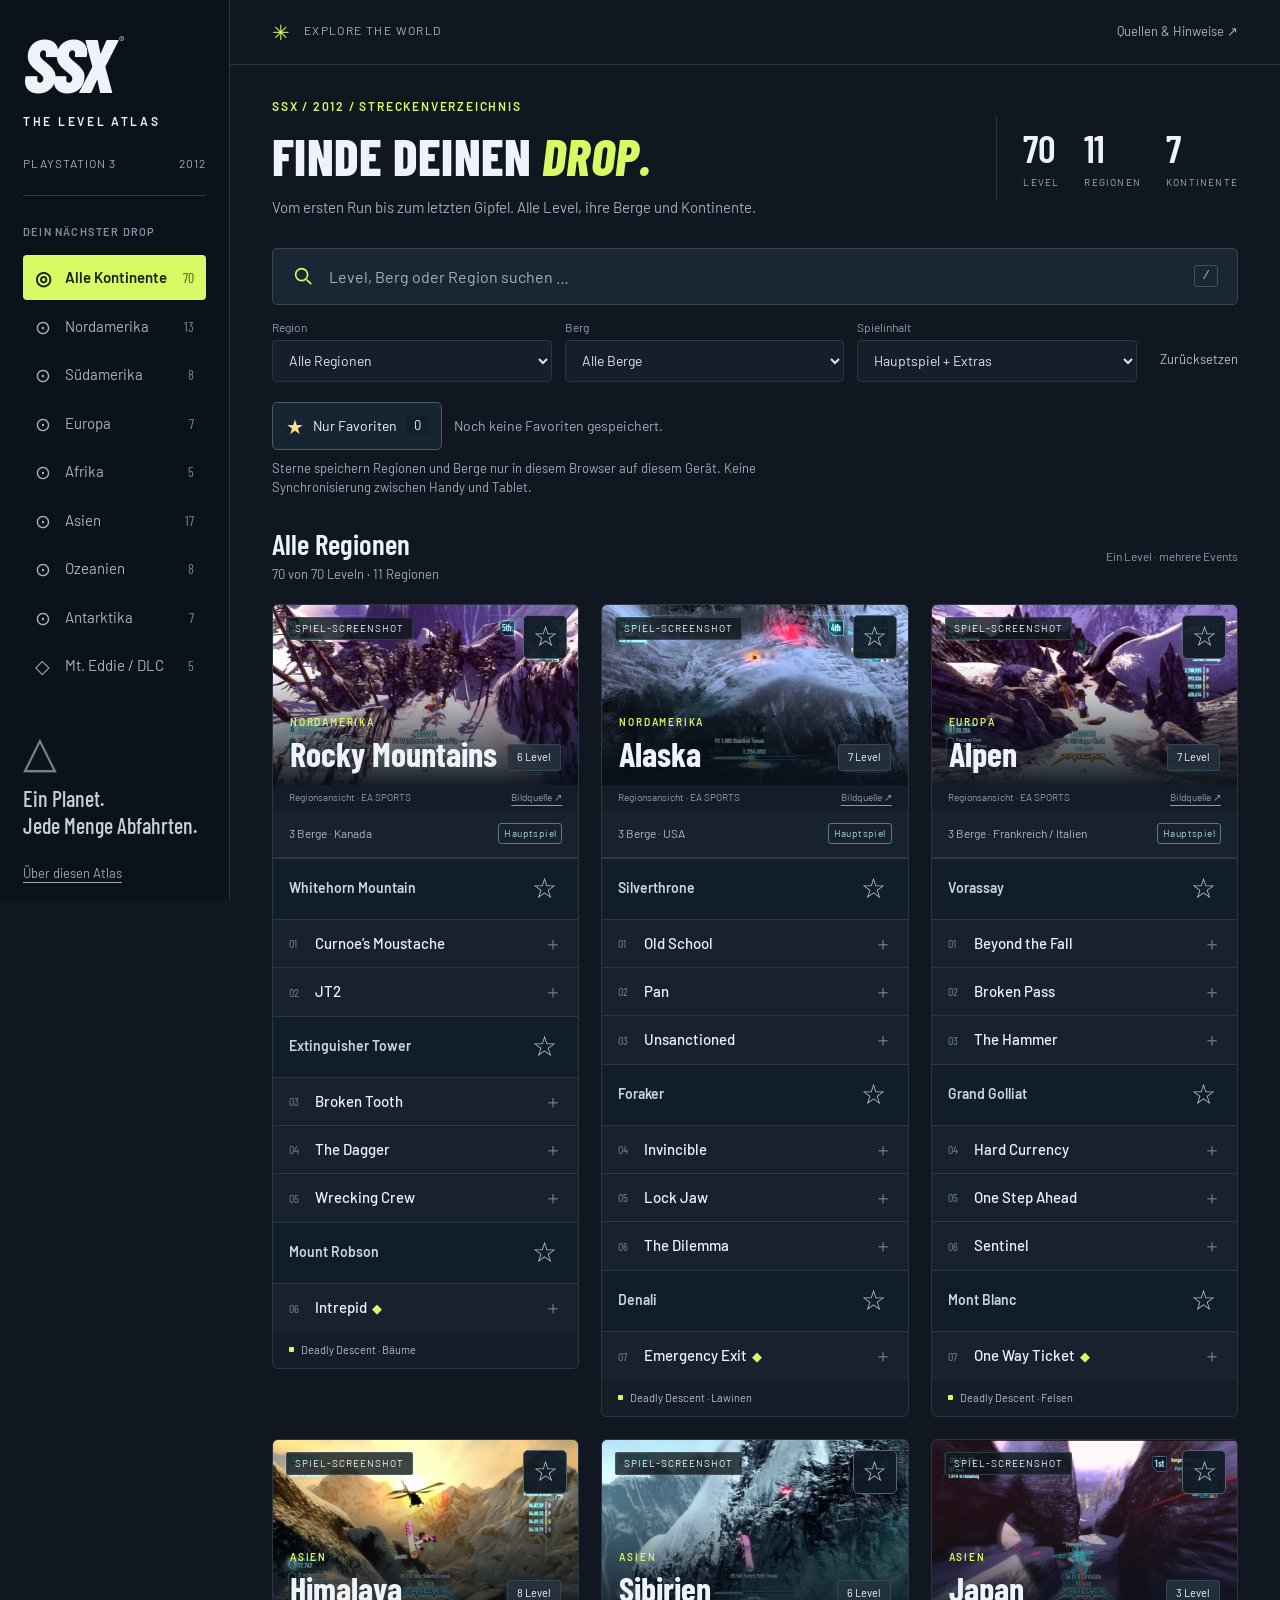
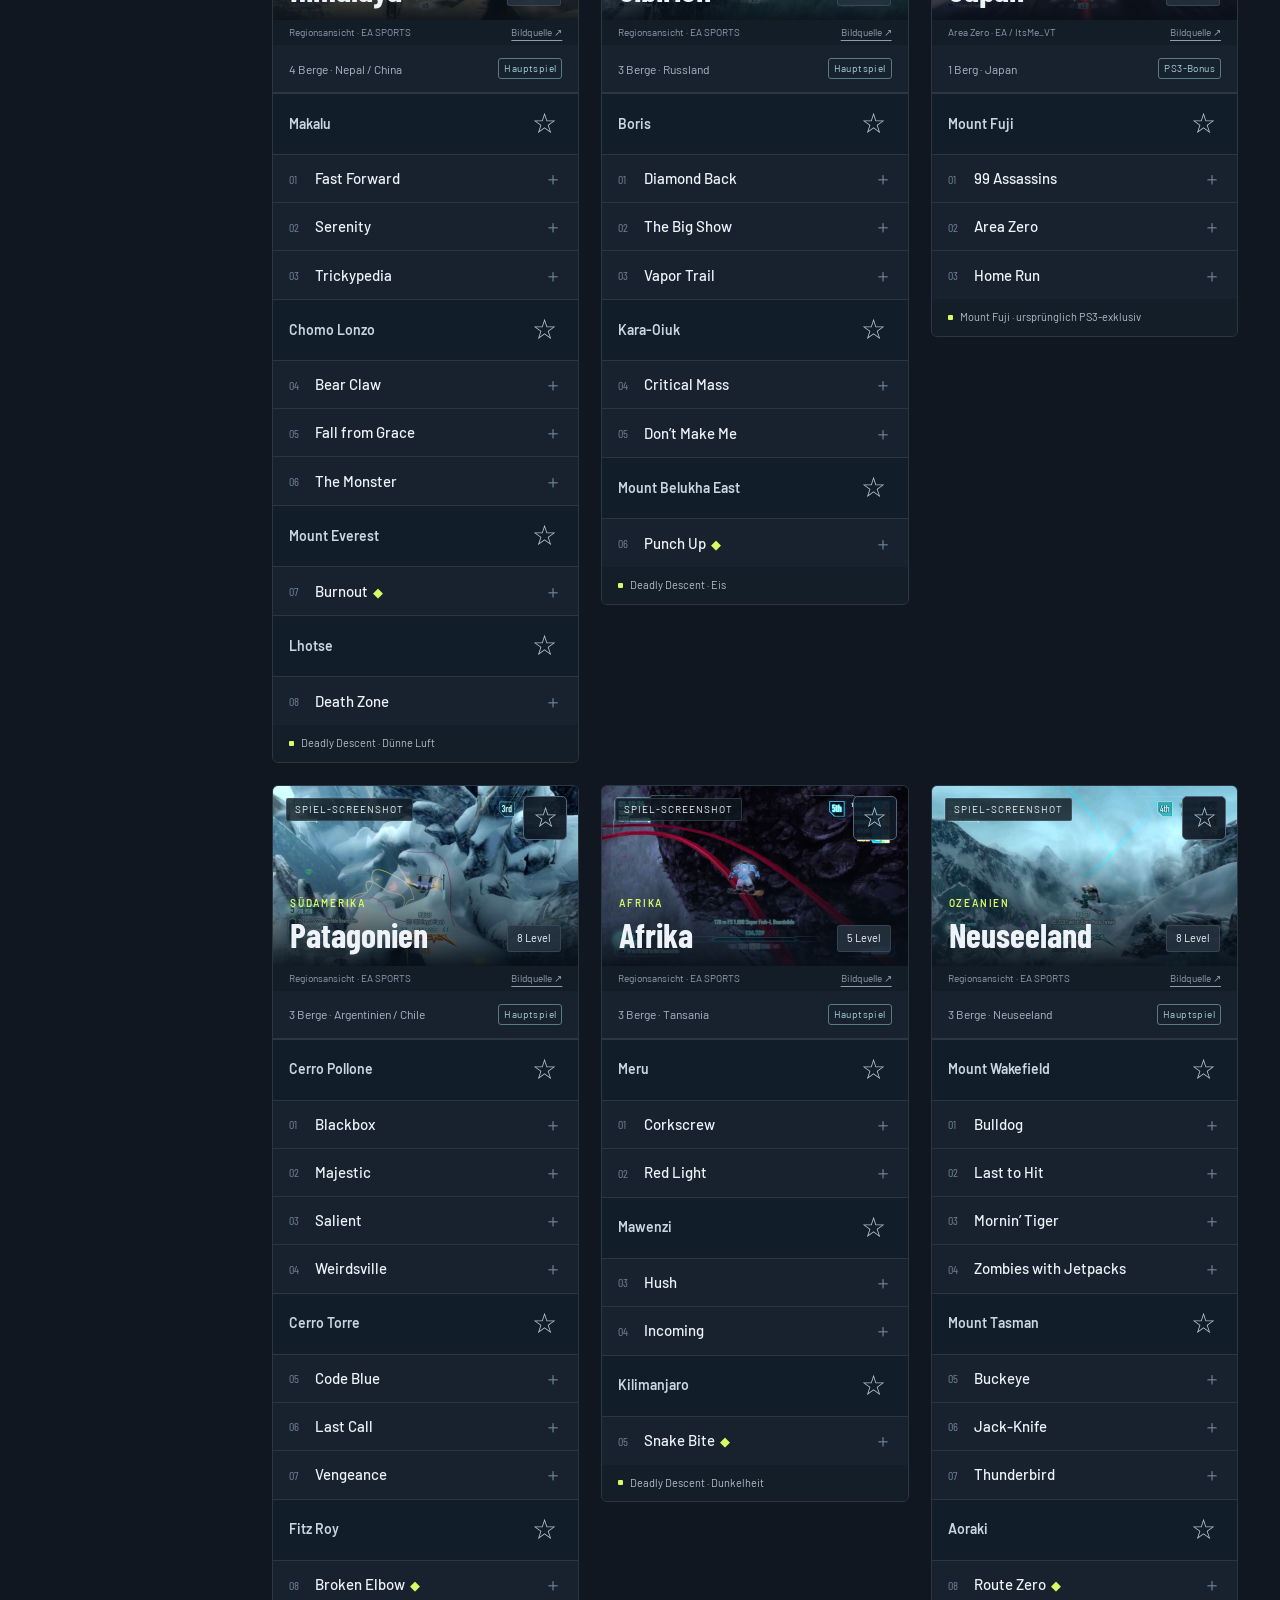
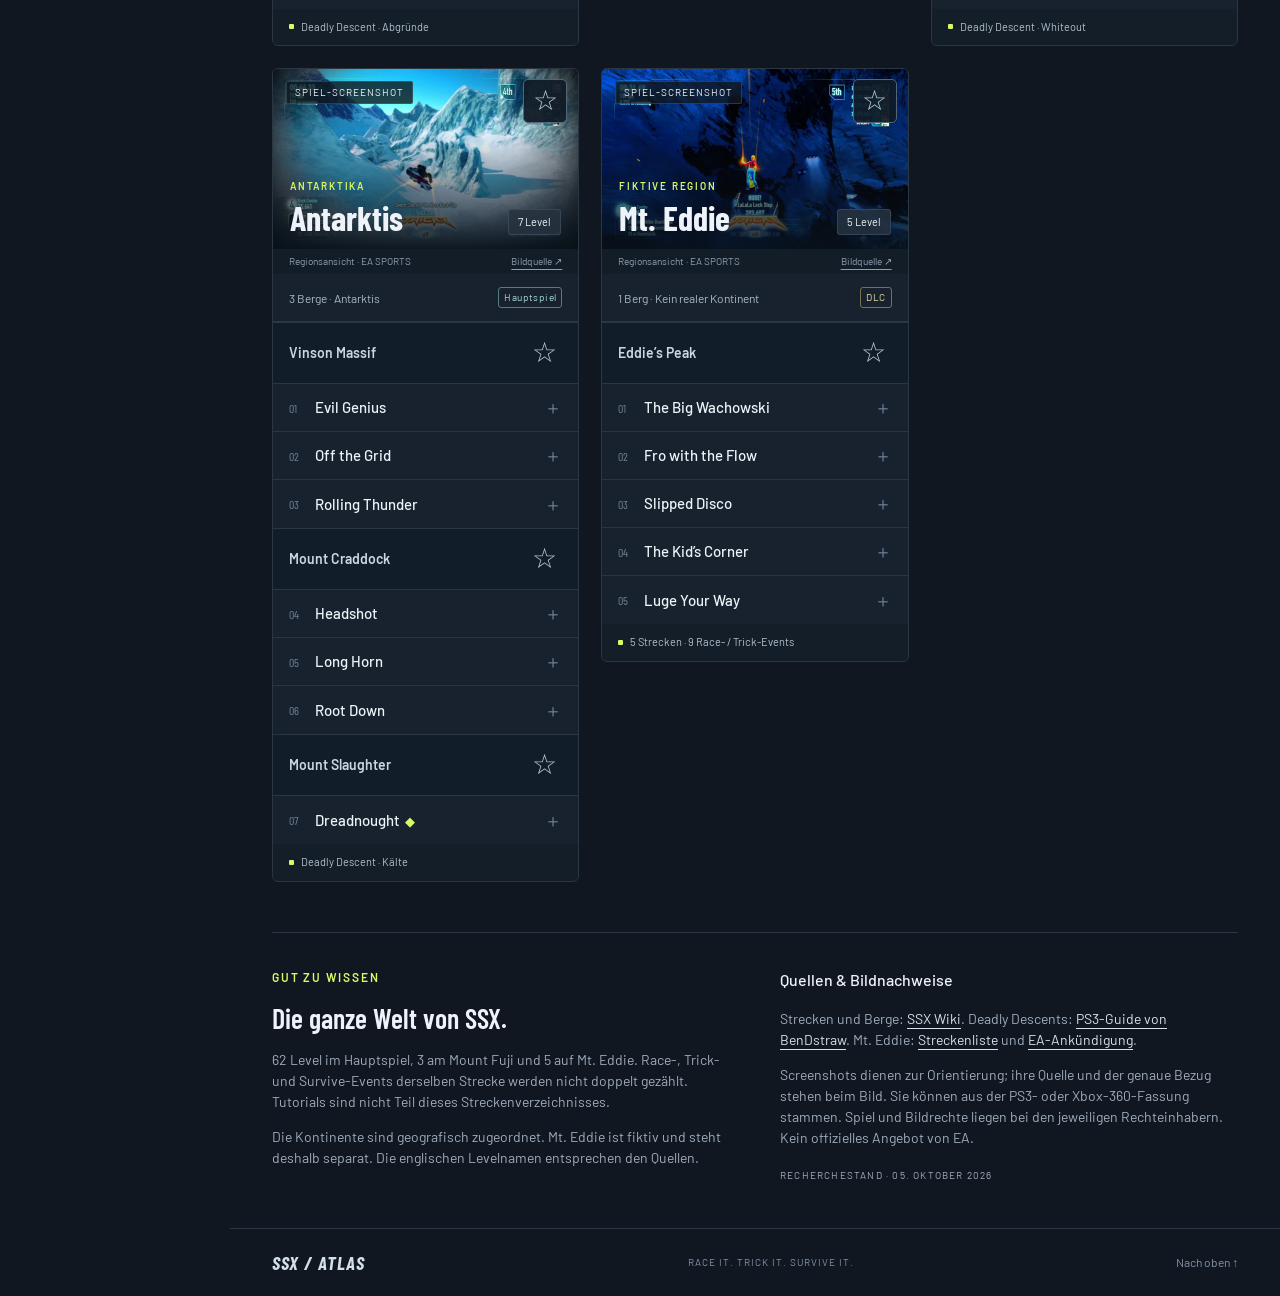
==== index.html @ 8477bb28 "Add files via upload" ====
<!doctype html>
<html lang="de">
<head>
  <meta charset="utf-8"><meta name="viewport" content="width=device-width,initial-scale=1">
  <title>SSX Atlas · Alle Level auf einen Blick</title>
  <meta name="description" content="Dein Level-Atlas für SSX (2012) auf PS3: alle 70 benannten Abfahrten, sortiert nach Kontinent, Region und Berg. Mit Suche und Screenshots.">
  <link rel="icon" type="image/svg+xml" href="data:image/svg+xml,%3Csvg xmlns='http://www.w3.org/2000/svg' viewBox='0 0 32 32'%3E%3Crect width='32' height='32' rx='6' fill='%230c131b'/%3E%3Cpath d='M4 25 15 6l5 9 3-5 6 15H4Z' fill='%23d6fc53'/%3E%3C/svg%3E">
  <link rel="stylesheet" href="styles.css"><script defer src="data.js"></script><script defer src="images.js"></script><script defer src="app.js"></script>
</head>
<body>
  <a class="skip" href="#results">Zu den Leveln</a>
  <aside class="sidebar">
    <a class="brand" href="./" aria-label="SSX Atlas Startseite"><span class="brand-logo">SSX<span>®</span></span><span class="brand-sub">THE LEVEL ATLAS</span></a>
    <div class="edition"><span>PLAYSTATION 3</span><span>2012</span></div>
    <nav aria-label="Kontinente"><p class="overline">DEIN NÄCHSTER DROP</p><div id="continents"></div></nav>
    <div class="sidebar-bottom"><span class="small-mountain" aria-hidden="true">△</span><p>Ein Planet.<br>Jede Menge Abfahrten.</p><a href="#about">Über diesen Atlas</a><span class="fan-label">INOFFIZIELLER FAN-GUIDE</span></div>
  </aside>
  <div class="workspace">
    <header class="topbar"><span><span class="tiny-cross">✳</span> EXPLORE THE WORLD</span><a href="#about">Quellen & Hinweise <span aria-hidden="true">↗</span></a></header>
    <main>
      <section class="intro" aria-labelledby="title"><div><p class="overline lime">SSX / 2012 / STRECKENVERZEICHNIS</p><h1 id="title">FINDE DEINEN <em>DROP.</em></h1><p class="intro-copy">Vom ersten Run bis zum letzten Gipfel. Alle Level, ihre Berge und Kontinente.</p></div><div class="stats"><div><strong id="total-levels">70</strong><span>LEVEL</span></div><div><strong>11</strong><span>REGIONEN</span></div><div><strong>7</strong><span>KONTINENTE</span></div></div></section>
      <section class="controls" aria-label="Level suchen und filtern">
        <div class="search-wrap"><svg aria-hidden="true" viewBox="0 0 24 24"><circle cx="10.5" cy="10.5" r="6.5"/><path d="m16 16 5 5"/></svg><label class="sr-only" for="search">Level, Berg oder Region suchen</label><input id="search" type="search" placeholder="Level, Berg oder Region suchen …" autocomplete="off"><kbd aria-hidden="true">/</kbd></div>
        <div class="filter-row"><div class="filter-field"><label for="region">Region</label><select id="region"><option value="all">Alle Regionen</option></select></div><div class="filter-field"><label for="mountain">Berg</label><select id="mountain"><option value="all">Alle Berge</option></select></div><div class="filter-field"><label for="content">Spielinhalt</label><select id="content"><option value="all">Hauptspiel + Extras</option><option value="base">Nur Hauptspiel</option><option value="bonus">PS3-Bonus: Japan</option><option value="dlc">Mt. Eddie DLC</option></select></div><button id="reset" class="reset" type="button">Zurücksetzen</button></div>
        <div class="favorites-bar"><button id="favorites-filter" class="favorites-filter" type="button" aria-pressed="false"><span aria-hidden="true">★</span> Nur Favoriten <span id="favorites-count">0</span></button><p id="favorites-summary">Noch keine Favoriten gespeichert.</p></div>
        <p class="favorites-hint">Sterne speichern Regionen und Berge nur in diesem Browser auf diesem Gerät. Keine Synchronisierung zwischen Handy und Tablet.</p>
        <p id="favorites-status" class="favorites-status" role="status" aria-live="polite"></p>
      </section>
      <section id="results" aria-labelledby="results-title" tabindex="-1"><div class="results-heading"><div><h2 id="results-title">Alle Regionen</h2><p id="result-count" role="status" aria-live="polite"></p></div><span class="count-note">Ein Level · mehrere Events</span></div><div id="cards" class="cards"></div><div id="empty" class="empty" hidden><span aria-hidden="true">☆</span><h3 id="empty-title">Kein Drop gefunden.</h3><p id="empty-description">Versuche einen anderen Namen oder setze die Filter zurück.</p><button id="empty-reset" class="primary" type="button">Alle Level anzeigen</button></div></section>
      <section id="about" class="about"><div><p class="overline lime">GUT ZU WISSEN</p><h2>Die ganze Welt von SSX.</h2><p>62 Level im Hauptspiel, 3 am Mount Fuji und 5 auf Mt. Eddie. Race-, Trick- und Survive-Events derselben Strecke werden nicht doppelt gezählt. Tutorials sind nicht Teil dieses Streckenverzeichnisses.</p><p>Die Kontinente sind geografisch zugeordnet. Mt. Eddie ist fiktiv und steht deshalb separat. Die englischen Levelnamen entsprechen den Quellen.</p></div><div><h3>Quellen & Bildnachweise</h3><p>Strecken und Berge: <a href="https://ssx.fandom.com/wiki/SSX_%282012%29%27s_Tracks" target="_blank" rel="noopener noreferrer">SSX Wiki</a>. Deadly Descents: <a href="https://gamefaqs.gamespot.com/ps3/615810-ssx/faqs/63954" target="_blank" rel="noopener noreferrer">PS3-Guide von BenDstraw</a>. Mt. Eddie: <a href="https://gamefaqs.gamespot.com/boards/615811-ssx/62686310" target="_blank" rel="noopener noreferrer">Streckenliste</a> und <a href="https://www.ea.com/de-de/news/ssx-classic-dlc-jetzt-erhaeltlich" target="_blank" rel="noopener noreferrer">EA-Ankündigung</a>.</p><p>Screenshots dienen zur Orientierung; ihre Quelle und der genaue Bezug stehen beim Bild. Sie können aus der PS3- oder Xbox-360-Fassung stammen. Spiel und Bildrechte liegen bei den jeweiligen Rechteinhabern. Kein offizielles Angebot von EA.</p><p class="updated">RECHERCHESTAND · 05. OKTOBER 2026</p></div></section>
    </main><footer><span class="footer-logo">SSX / ATLAS</span><span>RACE IT. TRICK IT. SURVIVE IT.</span><a href="#title">Nach oben ↑</a></footer>
  </div>
  <dialog id="detail" aria-labelledby="detail-title"><button id="close-detail" class="close" type="button" aria-label="Details schließen">×</button><div id="detail-body"></div></dialog>
  <noscript><p class="noscript">Bitte JavaScript aktivieren, um die Levelübersicht und Suche zu nutzen.</p></noscript>
</body>
</html>
---- styles.css ----
@import url('https://fonts.googleapis.com/css2?family=Barlow+Condensed:ital,wght@0,500;0,600;0,700;0,800;1,700;1,800&family=Barlow:wght@400;500;600;700&display=swap');
:root{color-scheme:dark;--bg:#101720;--panel:#18222e;--line:#2b3643;--muted:#9eacbc;--text:#edf3f8;--lime:#d7fa65;--cyan:#87cfdf;--heading:'Barlow Condensed','Arial Narrow',sans-serif;--body:'Barlow',Arial,sans-serif}*{box-sizing:border-box}html{scroll-behavior:smooth;scroll-padding-top:24px}body{margin:0;background:var(--bg);color:var(--text);font:16px/1.5 var(--body)}button,input,select{font:inherit}button,a,input,select{-webkit-tap-highlight-color:transparent}button,select{cursor:pointer}a{color:inherit;text-underline-offset:4px}button{color:inherit}button:focus-visible,a:focus-visible,select:focus-visible,input:focus-visible{outline:2px solid var(--lime);outline-offset:4px}button{touch-action:manipulation}.sr-only{position:absolute;width:1px;height:1px;overflow:hidden;clip:rect(0,0,0,0)}.skip{position:fixed;left:16px;top:-100px;background:var(--lime);color:#111;padding:12px;z-index:20}.skip:focus{top:16px}.sidebar{width:230px;position:fixed;inset:0 auto 0 0;background:#0c121a;border-right:1px solid var(--line);padding:33px 23px 24px;display:flex;flex-direction:column;overflow:auto}.brand{text-decoration:none;display:flex;flex-direction:column;align-items:flex-start}.brand-logo{font:italic 800 76px/.8 var(--heading);letter-spacing:-5px}.brand-logo>span{display:inline-block;font:12px var(--body);vertical-align:top;margin:0 0 0 9px;letter-spacing:0}.brand-sub{font-size:12px;letter-spacing:2.7px;font-weight:600;margin-top:18px}.edition{display:flex;justify-content:space-between;font-size:12px;color:var(--muted);padding:24px 0 23px;border-bottom:1px solid var(--line);letter-spacing:1px}.sidebar nav{margin-top:28px}.overline{font-size:12px;font-weight:600;letter-spacing:1.8px;margin:0 0 15px}.sidebar .overline{font-size:11px;color:#8191a4;letter-spacing:1.2px}.continent-button{display:flex;align-items:center;width:100%;background:none;border:0;text-align:left;padding:11px 12px;gap:11px;margin:4px 0;border-radius:4px;color:#a7b3c1;font-size:15px}.continent-button:hover{background:#18222e;color:white}.continent-button[aria-pressed=true]{background:var(--lime);color:#16220a;font-weight:600}.nav-icon{width:19px;font-size:19px;line-height:1}.continent-count{margin-left:auto;font:14px var(--heading);opacity:.7}.sidebar-bottom{margin-top:auto;padding-top:36px}.small-mountain{font:44px/1 var(--body);color:#718291}.sidebar-bottom p{font:500 22px/1.25 var(--heading);color:#c6d0d9;margin:12px 0 20px}.sidebar-bottom>a{font-size:13px;color:#9aa9b9}.fan-label{display:block;font-size:10px;letter-spacing:1.3px;margin-top:20px;color:#637387}.workspace{margin-left:230px}.topbar{height:65px;border-bottom:1px solid var(--line);display:flex;justify-content:space-between;align-items:center;padding:0 42px;font-size:12px;letter-spacing:1.4px;color:#a5b4c5}.topbar a{font-size:13px;letter-spacing:0;text-decoration:none}.tiny-cross{font-size:21px;color:var(--lime);margin-right:9px;vertical-align:middle}main{padding:32px 42px 0;max-width:1800px;margin:auto}.intro{display:flex;justify-content:space-between;align-items:center;gap:20px;margin-bottom:29px}.lime{color:var(--lime)}h1{font:800 clamp(38px,4vw,66px)/1 var(--heading);letter-spacing:.3px;margin:0 0 15px}h1 em{color:var(--lime);font-style:italic}.intro-copy{font-size:15px;color:var(--muted);margin:0}.stats{display:flex;gap:25px;padding:10px 0 10px 26px;border-left:1px solid var(--line);flex-shrink:0}.stats>div{display:flex;flex-direction:column}.stats strong{font:600 39px/1.15 var(--heading)}.stats span{font-size:10px;color:var(--muted);letter-spacing:1.2px;margin-top:4px}.controls{margin-bottom:29px}.search-wrap{height:57px;display:flex;align-items:center;background:#1a2633;border:1px solid #374654;border-radius:5px;padding:0 19px;gap:13px;transition:border .2s}.search-wrap:focus-within{border-color:var(--lime)}.search-wrap svg{width:22px;height:22px;stroke:var(--lime);fill:none;stroke-width:1.8;flex-shrink:0}.search-wrap input{border:none;outline:none;background:transparent;width:100%;color:white;min-width:0;height:100%}.search-wrap input:focus-visible{outline:none}.search-wrap input::placeholder{color:#a3b1c0}.search-wrap kbd{font-size:13px;padding:0 7px;border:1px solid #455160;border-radius:3px;color:#a3b1c0}.filter-row{display:flex;gap:13px;margin-top:13px;align-items:end;flex-wrap:wrap}.filter-field{flex:1;min-width:150px}.filter-field label{display:block;color:#8fa0b2;font-size:12px;margin-bottom:4px}.filter-field select{width:100%;background:#151f2b;border:1px solid var(--line);border-radius:4px;padding:9px 30px 9px 12px;color:#dce5ee;font-size:14px;min-height:42px}.reset{background:none;border:none;color:#b3c1ce;font-size:13px;padding:12px 0 12px 10px}.reset:hover{color:var(--lime)}.results-heading{display:flex;align-items:center;justify-content:space-between;gap:15px;margin:0 0 19px}.results-heading h2{font:600 29px/1.15 var(--heading);margin:0 0 5px}.results-heading p{font-size:13px;color:var(--muted);margin:0}.count-note{font-size:12px;color:#8b9aae}.cards{display:grid;grid-template-columns:repeat(3,minmax(0,1fr));gap:22px;align-items:start}.region-card{border:1px solid var(--line);border-radius:6px;overflow:hidden;background:var(--panel);transition:border-color .2s}.region-card:hover{border-color:#536476}.card-image{height:180px;background:#203342;position:relative;overflow:hidden}.card-image>img{width:100%;height:100%;object-fit:cover;display:block;transition:transform .5s}.region-card:hover .card-image>img{transform:scale(1.025)}.card-image:after{content:'';position:absolute;inset:35% 0 0;background:linear-gradient(transparent,rgba(8,16,25,.95));pointer-events:none}.image-label{position:absolute;top:12px;left:13px;background:#101820ce;border:1px solid #8495a744;padding:3px 8px;border-radius:2px;font-size:10px;letter-spacing:1px;z-index:1}.image-heading{position:absolute;bottom:14px;left:17px;right:17px;z-index:1;display:flex;align-items:end;justify-content:space-between}.image-heading h3{font:700 34px/1 var(--heading);margin:5px 0 0}.continent-label{font-size:10px;font-weight:600;letter-spacing:1.8px;color:var(--lime);text-transform:uppercase}.level-pill{font-size:11px;white-space:nowrap;background:#263340d9;padding:4px 9px;border:1px solid #61718555;border-radius:3px}.image-source{font-size:10px;color:#8f9cad;padding:5px 16px;background:#131d28;display:flex;justify-content:space-between;gap:8px}.image-source a{white-space:nowrap}.card-info{display:flex;justify-content:space-between;align-items:center;gap:8px;padding:13px 16px;color:#a8b7c7;font-size:12px;border-bottom:1px solid #2c3847}.tag{font-size:10px;letter-spacing:.4px;border:1px solid #567c7d;color:#a3d5d8;border-radius:3px;padding:2px 5px}.tag.dlc{border-color:#78714f;color:#e6dca5}.level-list{list-style:none;padding:0;margin:0}.level-row{display:flex;width:100%;gap:9px;align-items:center;border:0;border-bottom:1px solid #2a3543;background:none;text-align:left;padding:10px 16px;min-height:59px}.level-row:hover{background:#233240}.level-list li:last-child .level-row{border-bottom:0}.level-number{font:12px var(--heading);color:#6c8197;width:17px;flex-shrink:0}.level-text{min-width:0}.level-name{display:block;font-size:15px;line-height:1.25;font-weight:500;overflow-wrap:anywhere}.mountain-name{display:block;font-size:11px;color:#93a4b7;margin-top:3px}.level-cue{margin-left:auto;color:#6e8398;font-size:18px}.deadly-icon{color:var(--lime);font-size:13px;margin-left:5px}.card-end{background:#141e29;padding:10px 16px;font-size:11px;color:#b1becb;display:flex;gap:7px;align-items:center}.card-end .dot{width:5px;height:5px;background:var(--lime);border-radius:1px}.fallback-picture{height:100%;padding:35px 15px;color:#acbfce;font:500 20px var(--heading);background:linear-gradient(125deg,#294459,#162734)}mark{background:#d7fa6533;color:#e2ff94;border-radius:2px}.empty{text-align:center;padding:55px 15px;border:1px dashed #435465;border-radius:6px}.empty>span{font-size:48px;color:var(--lime)}.empty h3{font:600 32px var(--heading);margin:4px}.empty p{color:var(--muted)}.primary{background:var(--lime);color:#142011;border:0;padding:11px 20px;border-radius:4px;font-weight:600}.about{display:grid;grid-template-columns:1fr 1fr;gap:50px;border-top:1px solid var(--line);margin-top:50px;padding:35px 0}.about h2{font:600 28px var(--heading);margin:0 0 12px}.about h3{font-size:16px;font-weight:500;margin:0 0 16px}.about p{color:var(--muted);font-size:14px;max-width:65ch}.about a{color:#d7e1eb}.about .lime{color:var(--lime);font-size:12px}.updated{letter-spacing:1.2px;font-size:10px!important;margin-top:20px}footer{border-top:1px solid var(--line);padding:22px 42px;display:flex;justify-content:space-between;align-items:center;gap:20px;font-size:10px;letter-spacing:1px;color:#8193a8}.footer-logo{font:700 italic 19px var(--heading);color:#d3dfe9}footer a{text-decoration:none;letter-spacing:0;font-size:12px}dialog{color:var(--text);background:var(--panel);border:1px solid #4a5d6f;border-radius:8px;padding:0;width:min(680px,calc(100% - 32px));max-height:90dvh;overflow:auto;box-shadow:0 20px 100px #0009}dialog::backdrop{background:#030911d9;backdrop-filter:blur(5px)}.close{position:absolute;right:13px;top:13px;z-index:3;border:1px solid #8091a3;background:#0b152be6;font-size:27px;line-height:1;width:40px;height:40px;border-radius:50%}.detail-picture{width:100%;max-height:340px;object-fit:cover;display:block}.detail-content{padding:27px}.detail-content h2{font:700 40px/1.1 var(--heading);margin:9px 0 23px}.breadcrumbs{font-size:12px;color:var(--lime)}.detail-grid{display:grid;grid-template-columns:1fr 1fr;gap:20px;margin-bottom:23px}.detail-grid dt{font-size:12px;color:var(--muted)}.detail-grid dd{margin:3px 0 0;font-size:17px}.detail-note{padding:15px;background:#111d29;border-left:2px solid var(--lime);font-size:14px}.detail-source{font-size:12px;color:var(--muted);margin-top:18px}.detail-caption{padding:8px 20px;background:#111c27;color:#a9bac9;font-size:12px}.noscript{position:fixed;bottom:0;padding:20px;background:#702d23;width:100%;z-index:20}
@media(min-width:1650px){.card-image{height:220px}.level-row{padding:12px 18px}.level-name{font-size:16px}}
@media(max-width:1250px){.stats{gap:15px;padding-left:18px}.stats strong{font-size:32px}.intro{align-items:flex-start}.intro-copy{max-width:390px}.cards{grid-template-columns:repeat(2,minmax(0,1fr))}main{padding:28px}.topbar{padding:0 28px}.sidebar{width:210px;padding-left:18px;padding-right:18px}.workspace{margin-left:210px}}
@media(max-width:900px){.intro{display:block}.stats{border-left:0;padding:0;margin-top:20px;gap:30px}.stats>div{flex-direction:row;gap:7px;align-items:baseline}.stats strong{font-size:25px}.stats span{font-size:10px}.sidebar{width:190px;padding-left:13px;padding-right:13px}.workspace{margin-left:190px}.topbar{font-size:10px;padding:0 22px}main{padding:25px 22px 0}.cards{gap:15px}.card-image{height:155px}.image-heading h3{font-size:29px}.level-pill{padding:3px 5px;font-size:10px}.about{gap:25px}.count-note{display:none}}
@media(max-width:680px){.sidebar{width:auto;position:relative;inset:auto;padding:19px 20px 0;border-right:0;border-bottom:1px solid var(--line);overflow:visible;display:block}.brand{display:inline-flex}.brand-logo{font-size:46px;letter-spacing:-3px}.brand-sub{font-size:9px;margin-top:10px;letter-spacing:1.9px}.edition{position:absolute;right:20px;top:25px;gap:12px;border:0;padding:0;font-size:10px}.sidebar nav{margin-top:20px}.sidebar nav .overline,.sidebar-bottom{display:none}#continents{display:flex;gap:7px;overflow-x:auto;padding-bottom:13px;scrollbar-width:thin}.continent-button{width:auto;flex-shrink:0;margin:0;padding:8px 12px;font-size:13px;background:#17222e}.nav-icon{display:none}.continent-count{font-size:12px}.workspace{margin-left:0}.topbar{height:47px;padding:0 20px}.topbar a{font-size:11px}.topbar>span{font-size:10px}.tiny-cross{font-size:16px}main{padding:24px 20px 0}.intro{margin-bottom:23px}h1{font-size:43px}.intro .overline{font-size:10px;letter-spacing:1.2px;margin-bottom:11px}.intro-copy{font-size:14px;max-width:100%}.stats{margin-top:17px;gap:24px}.search-wrap{height:54px;padding:0 13px}.search-wrap input{font-size:15px}.search-wrap kbd{display:none}.filter-row{gap:9px}.filter-field{min-width:calc(50% - 9px)}.filter-field:nth-child(3){flex-basis:60%}.reset{padding:12px 0;font-size:12px;margin-left:auto}.cards{grid-template-columns:1fr;gap:22px}.card-image{height:210px}.image-heading h3{font-size:36px}.level-name{font-size:16px}.mountain-name{font-size:12px}.level-row{min-height:62px}.image-label,.continent-label{font-size:11px}.card-info{font-size:13px}.level-pill{font-size:12px;padding:4px 9px}.about{grid-template-columns:1fr;gap:18px;margin-top:35px;padding:28px 0}.about p{font-size:14px}footer{padding:20px;flex-wrap:wrap}footer>span:nth-child(2){display:none}.detail-content{padding:22px}.detail-content h2{font-size:34px}.detail-grid{gap:16px}.detail-grid dd{font-size:15px}}
.favorites-bar{display:flex;align-items:center;flex-wrap:wrap;gap:12px;margin-top:20px}.favorites-filter{display:inline-flex;align-items:center;gap:9px;min-height:44px;padding:8px 13px;background:#172431;border:1px solid #485a6b;border-radius:5px;font-size:14px}.favorites-filter>span:first-child{color:#ffe18b;font-size:20px}.favorites-filter[aria-pressed=true]{border-color:#ffe18b;background:#ffe18b;color:#17212a}.favorites-filter[aria-pressed=true]>span:first-child{color:inherit}#favorites-count{background:#0002;border-radius:3px;min-width:22px;padding:0 5px;text-align:center;font-size:13px}.favorites-bar p{font-size:14px;color:var(--muted);margin:0}.favorites-hint{font-size:13px;color:var(--muted);margin:9px 0 0;max-width:75ch}.favorites-status{font-size:14px;color:var(--lime);margin:8px 0 0}.favorites-status:empty{display:none}.favorites-status.storage-warning{color:#ffe18b}.favorite-star{display:inline-flex;align-items:center;justify-content:center;flex-shrink:0;width:44px;height:44px;padding:0;border:1px solid #556576;border-radius:5px;background:#101a26;color:#bcc9d5;font-family:Arial,sans-serif;font-size:28px;line-height:1;transition:background .15s,color .15s}.favorite-star:hover{border-color:#ffe18b;color:#ffe18b;background:#29313a}.favorite-star[aria-pressed=true]{color:#ffe18b;border-color:#bfa359;background:#302c20}.region-star{position:absolute;top:10px;right:11px;z-index:2;background:#101a26ed}.mountain-heading{display:flex;align-items:center;gap:9px;justify-content:space-between;background:#111d29;padding:8px 12px 8px 16px;border-top:1px solid var(--line);border-bottom:1px solid var(--line)}.mountain-heading h4{font-size:14px;line-height:1.35;font-weight:600;color:#cad7e2;margin:0;overflow-wrap:anywhere}.mountain-heading .favorite-star{border-color:transparent;background:transparent}.mountain-heading .favorite-star[aria-pressed=true]{color:#ffe18b;background:#302c20}.mountain-group .level-row{min-height:48px}.detail-favorites{display:flex;flex-wrap:wrap;gap:12px 24px;margin:0 0 24px}.detail-favorites>div{display:flex;align-items:center;gap:9px;font-size:14px;color:#c3d0dd}@media(max-width:680px){.favorites-bar{gap:10px}.favorites-hint{font-size:13px}.image-label{max-width:calc(100% - 82px)}.mountain-heading h4{font-size:15px}.mountain-group .level-row{min-height:48px}}
@media(prefers-reduced-motion:reduce){html{scroll-behavior:auto}*,*:before,*:after{transition:none!important}}
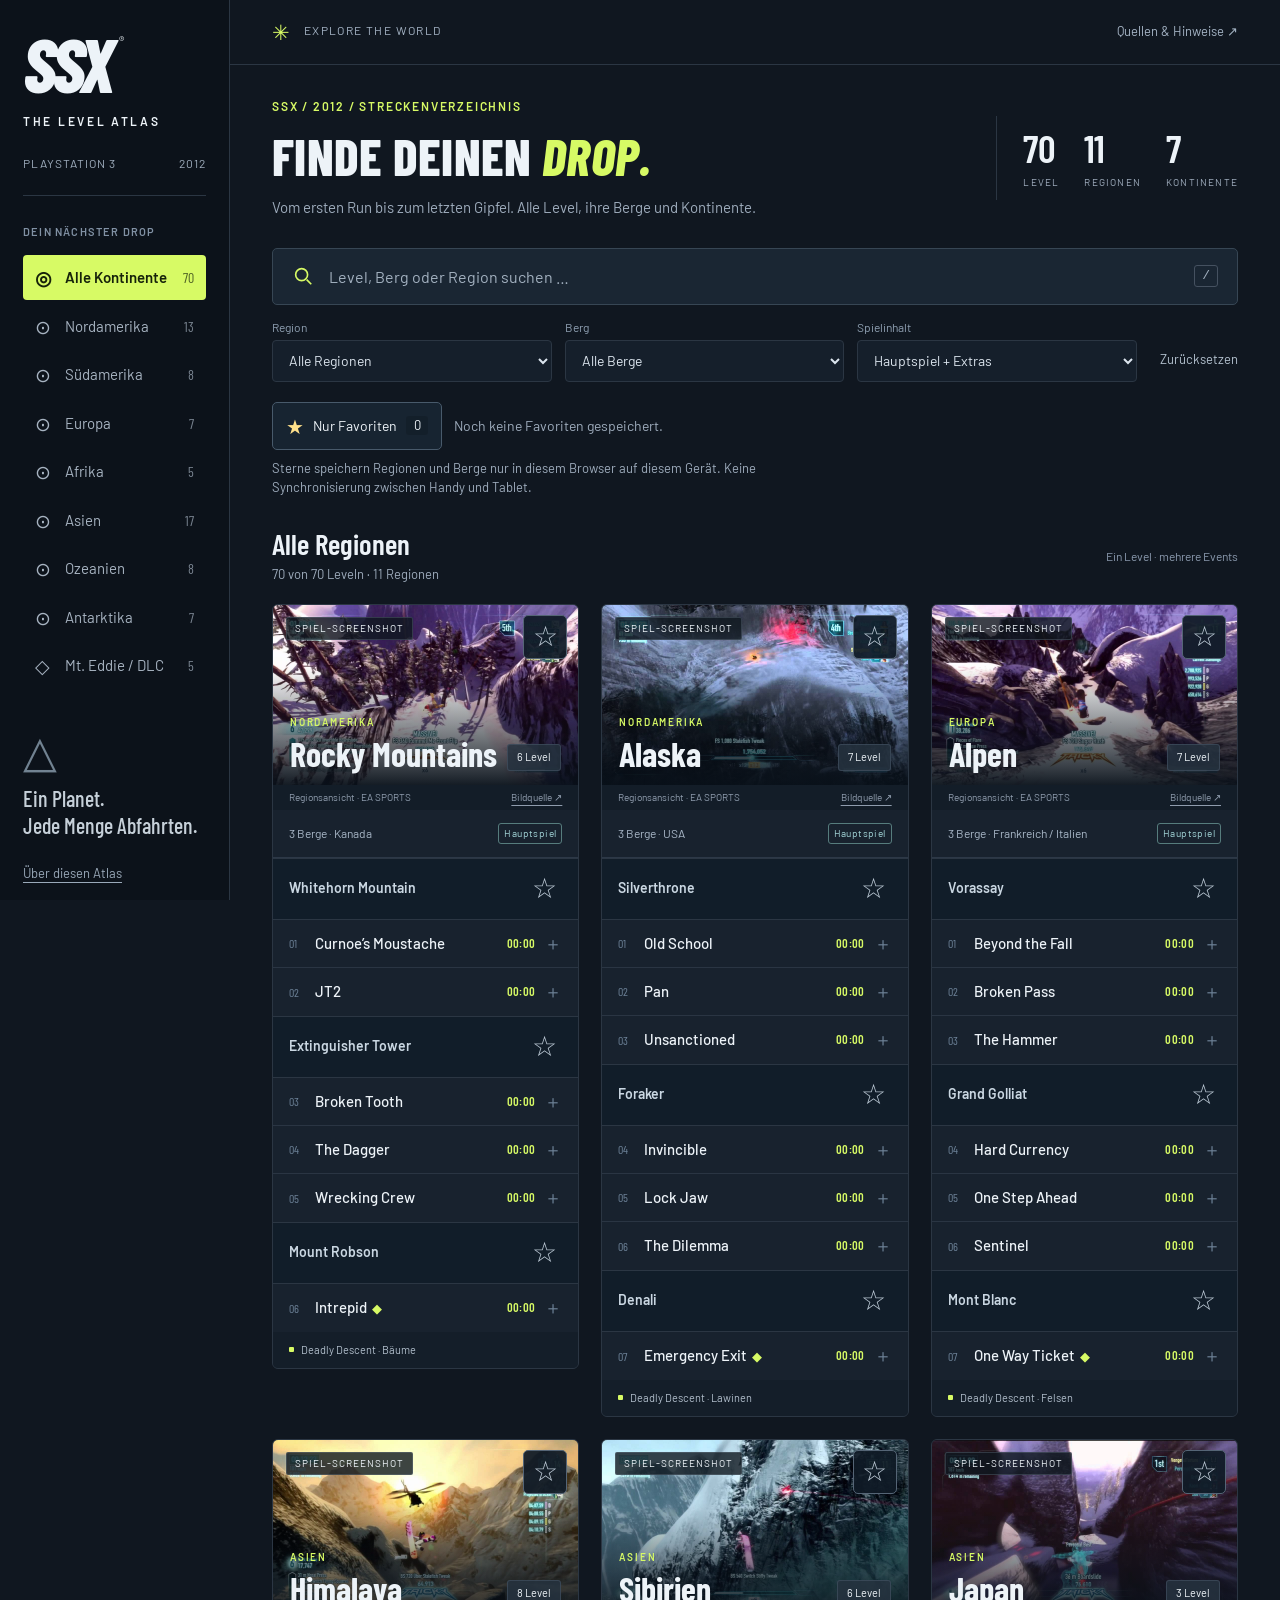
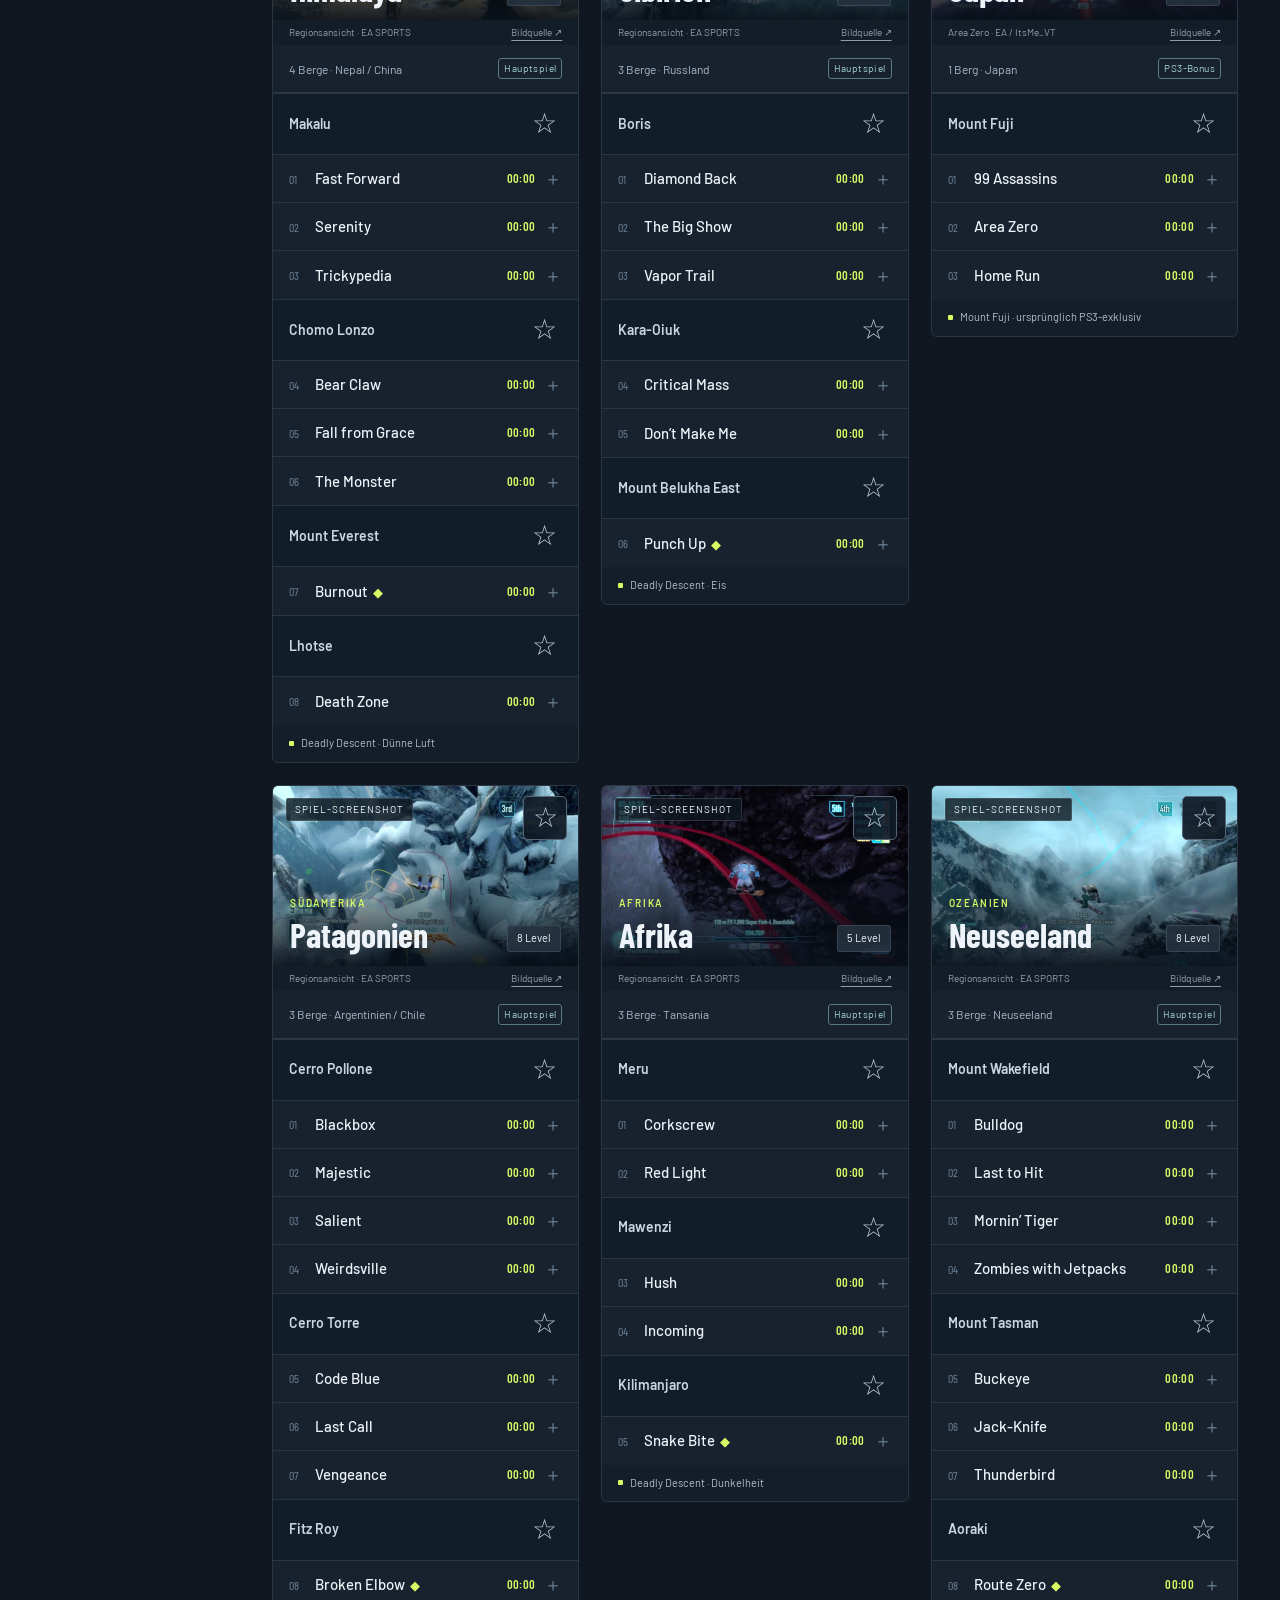
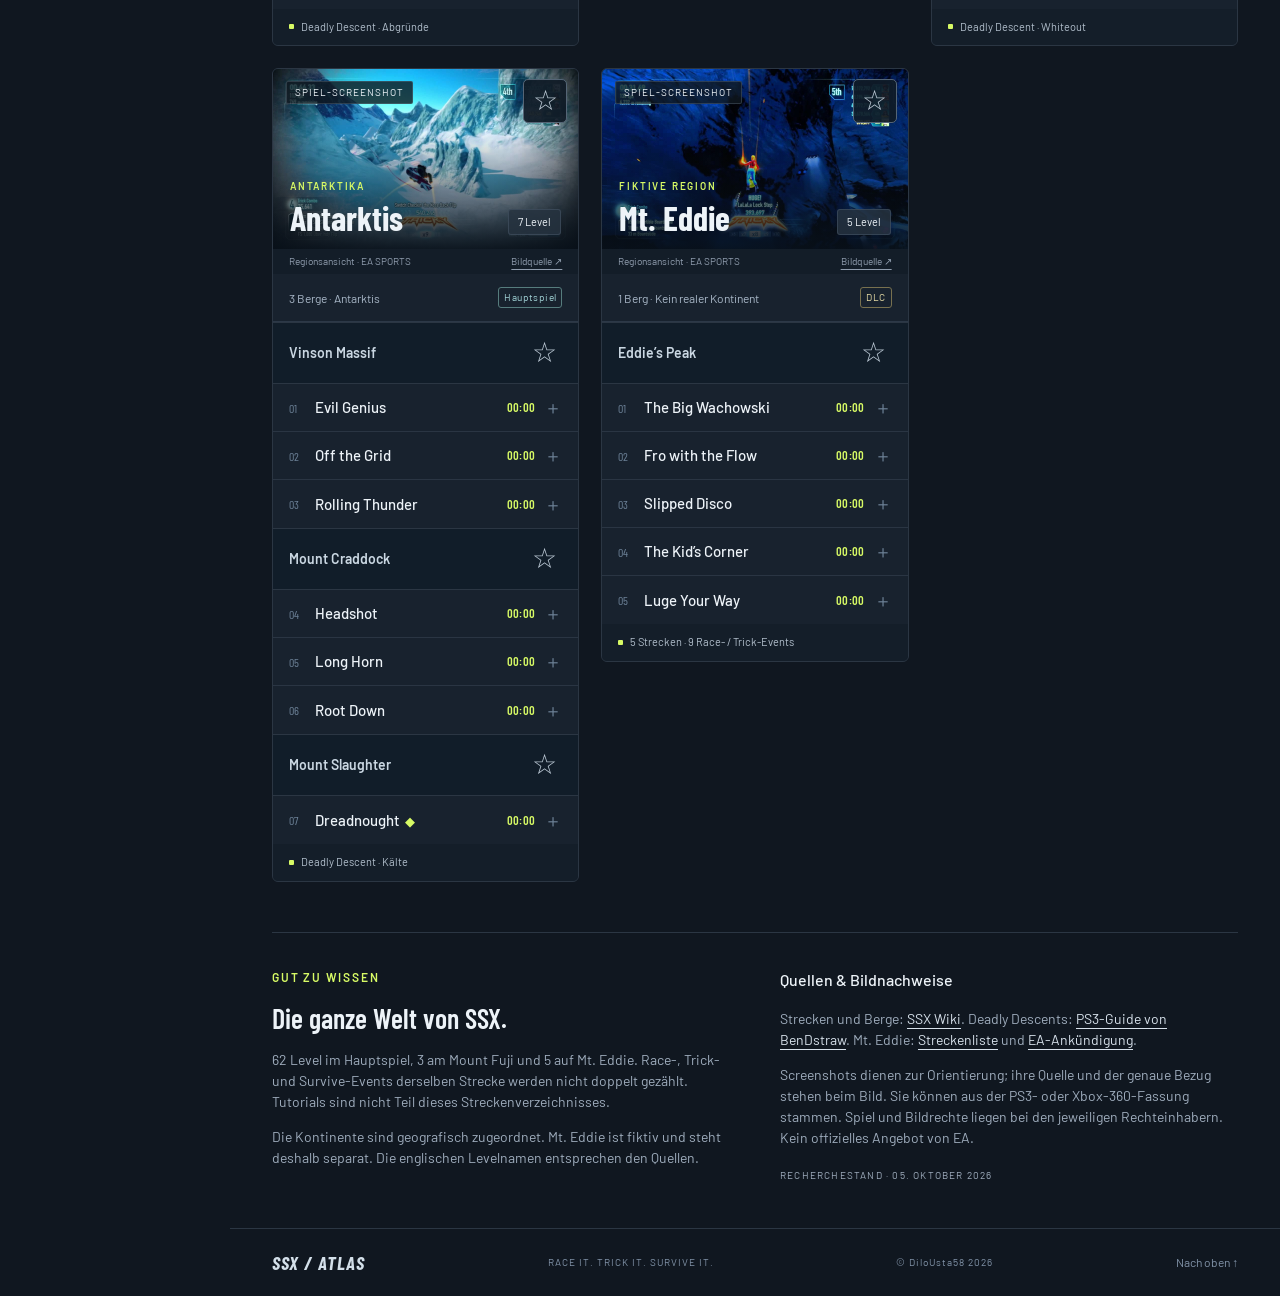
==== commit 9329fc42: "Add files via upload" ====
--- a/index.html
+++ b/index.html
@@ -5,7 +5,7 @@
   <title>SSX Atlas · Alle Level auf einen Blick</title>
   <meta name="description" content="Dein Level-Atlas für SSX (2012) auf PS3: alle 70 benannten Abfahrten, sortiert nach Kontinent, Region und Berg. Mit Suche und Screenshots.">
   <link rel="icon" type="image/svg+xml" href="data:image/svg+xml,%3Csvg xmlns='http://www.w3.org/2000/svg' viewBox='0 0 32 32'%3E%3Crect width='32' height='32' rx='6' fill='%230c131b'/%3E%3Cpath d='M4 25 15 6l5 9 3-5 6 15H4Z' fill='%23d6fc53'/%3E%3C/svg%3E">
-  <link rel="stylesheet" href="styles.css"><script defer src="data.js"></script><script defer src="images.js"></script><script defer src="app.js"></script>
+  <link rel="stylesheet" href="styles.css"><script defer src="data.js"></script><script defer src="images.js"></script><script defer src="drop-images.js"></script><script defer src="app.js"></script>
 </head>
 <body>
   <a class="skip" href="#results">Zu den Leveln</a>
@@ -28,7 +28,7 @@
       </section>
       <section id="results" aria-labelledby="results-title" tabindex="-1"><div class="results-heading"><div><h2 id="results-title">Alle Regionen</h2><p id="result-count" role="status" aria-live="polite"></p></div><span class="count-note">Ein Level · mehrere Events</span></div><div id="cards" class="cards"></div><div id="empty" class="empty" hidden><span aria-hidden="true">☆</span><h3 id="empty-title">Kein Drop gefunden.</h3><p id="empty-description">Versuche einen anderen Namen oder setze die Filter zurück.</p><button id="empty-reset" class="primary" type="button">Alle Level anzeigen</button></div></section>
       <section id="about" class="about"><div><p class="overline lime">GUT ZU WISSEN</p><h2>Die ganze Welt von SSX.</h2><p>62 Level im Hauptspiel, 3 am Mount Fuji und 5 auf Mt. Eddie. Race-, Trick- und Survive-Events derselben Strecke werden nicht doppelt gezählt. Tutorials sind nicht Teil dieses Streckenverzeichnisses.</p><p>Die Kontinente sind geografisch zugeordnet. Mt. Eddie ist fiktiv und steht deshalb separat. Die englischen Levelnamen entsprechen den Quellen.</p></div><div><h3>Quellen & Bildnachweise</h3><p>Strecken und Berge: <a href="https://ssx.fandom.com/wiki/SSX_%282012%29%27s_Tracks" target="_blank" rel="noopener noreferrer">SSX Wiki</a>. Deadly Descents: <a href="https://gamefaqs.gamespot.com/ps3/615810-ssx/faqs/63954" target="_blank" rel="noopener noreferrer">PS3-Guide von BenDstraw</a>. Mt. Eddie: <a href="https://gamefaqs.gamespot.com/boards/615811-ssx/62686310" target="_blank" rel="noopener noreferrer">Streckenliste</a> und <a href="https://www.ea.com/de-de/news/ssx-classic-dlc-jetzt-erhaeltlich" target="_blank" rel="noopener noreferrer">EA-Ankündigung</a>.</p><p>Screenshots dienen zur Orientierung; ihre Quelle und der genaue Bezug stehen beim Bild. Sie können aus der PS3- oder Xbox-360-Fassung stammen. Spiel und Bildrechte liegen bei den jeweiligen Rechteinhabern. Kein offizielles Angebot von EA.</p><p class="updated">RECHERCHESTAND · 05. OKTOBER 2026</p></div></section>
-    </main><footer><span class="footer-logo">SSX / ATLAS</span><span>RACE IT. TRICK IT. SURVIVE IT.</span><a href="#title">Nach oben ↑</a></footer>
+    </main><footer><span class="footer-logo">SSX / ATLAS</span><span>RACE IT. TRICK IT. SURVIVE IT.</span><span class="copyright">© DiloUsta58 2026</span><a href="#title">Nach oben ↑</a></footer>
   </div>
   <dialog id="detail" aria-labelledby="detail-title"><button id="close-detail" class="close" type="button" aria-label="Details schließen">×</button><div id="detail-body"></div></dialog>
   <noscript><p class="noscript">Bitte JavaScript aktivieren, um die Levelübersicht und Suche zu nutzen.</p></noscript>
--- a/styles.css
+++ b/styles.css
@@ -6,3 +6,7 @@
 @media(max-width:680px){.sidebar{width:auto;position:relative;inset:auto;padding:19px 20px 0;border-right:0;border-bottom:1px solid var(--line);overflow:visible;display:block}.brand{display:inline-flex}.brand-logo{font-size:46px;letter-spacing:-3px}.brand-sub{font-size:9px;margin-top:10px;letter-spacing:1.9px}.edition{position:absolute;right:20px;top:25px;gap:12px;border:0;padding:0;font-size:10px}.sidebar nav{margin-top:20px}.sidebar nav .overline,.sidebar-bottom{display:none}#continents{display:flex;gap:7px;overflow-x:auto;padding-bottom:13px;scrollbar-width:thin}.continent-button{width:auto;flex-shrink:0;margin:0;padding:8px 12px;font-size:13px;background:#17222e}.nav-icon{display:none}.continent-count{font-size:12px}.workspace{margin-left:0}.topbar{height:47px;padding:0 20px}.topbar a{font-size:11px}.topbar>span{font-size:10px}.tiny-cross{font-size:16px}main{padding:24px 20px 0}.intro{margin-bottom:23px}h1{font-size:43px}.intro .overline{font-size:10px;letter-spacing:1.2px;margin-bottom:11px}.intro-copy{font-size:14px;max-width:100%}.stats{margin-top:17px;gap:24px}.search-wrap{height:54px;padding:0 13px}.search-wrap input{font-size:15px}.search-wrap kbd{display:none}.filter-row{gap:9px}.filter-field{min-width:calc(50% - 9px)}.filter-field:nth-child(3){flex-basis:60%}.reset{padding:12px 0;font-size:12px;margin-left:auto}.cards{grid-template-columns:1fr;gap:22px}.card-image{height:210px}.image-heading h3{font-size:36px}.level-name{font-size:16px}.mountain-name{font-size:12px}.level-row{min-height:62px}.image-label,.continent-label{font-size:11px}.card-info{font-size:13px}.level-pill{font-size:12px;padding:4px 9px}.about{grid-template-columns:1fr;gap:18px;margin-top:35px;padding:28px 0}.about p{font-size:14px}footer{padding:20px;flex-wrap:wrap}footer>span:nth-child(2){display:none}.detail-content{padding:22px}.detail-content h2{font-size:34px}.detail-grid{gap:16px}.detail-grid dd{font-size:15px}}
 .favorites-bar{display:flex;align-items:center;flex-wrap:wrap;gap:12px;margin-top:20px}.favorites-filter{display:inline-flex;align-items:center;gap:9px;min-height:44px;padding:8px 13px;background:#172431;border:1px solid #485a6b;border-radius:5px;font-size:14px}.favorites-filter>span:first-child{color:#ffe18b;font-size:20px}.favorites-filter[aria-pressed=true]{border-color:#ffe18b;background:#ffe18b;color:#17212a}.favorites-filter[aria-pressed=true]>span:first-child{color:inherit}#favorites-count{background:#0002;border-radius:3px;min-width:22px;padding:0 5px;text-align:center;font-size:13px}.favorites-bar p{font-size:14px;color:var(--muted);margin:0}.favorites-hint{font-size:13px;color:var(--muted);margin:9px 0 0;max-width:75ch}.favorites-status{font-size:14px;color:var(--lime);margin:8px 0 0}.favorites-status:empty{display:none}.favorites-status.storage-warning{color:#ffe18b}.favorite-star{display:inline-flex;align-items:center;justify-content:center;flex-shrink:0;width:44px;height:44px;padding:0;border:1px solid #556576;border-radius:5px;background:#101a26;color:#bcc9d5;font-family:Arial,sans-serif;font-size:28px;line-height:1;transition:background .15s,color .15s}.favorite-star:hover{border-color:#ffe18b;color:#ffe18b;background:#29313a}.favorite-star[aria-pressed=true]{color:#ffe18b;border-color:#bfa359;background:#302c20}.region-star{position:absolute;top:10px;right:11px;z-index:2;background:#101a26ed}.mountain-heading{display:flex;align-items:center;gap:9px;justify-content:space-between;background:#111d29;padding:8px 12px 8px 16px;border-top:1px solid var(--line);border-bottom:1px solid var(--line)}.mountain-heading h4{font-size:14px;line-height:1.35;font-weight:600;color:#cad7e2;margin:0;overflow-wrap:anywhere}.mountain-heading .favorite-star{border-color:transparent;background:transparent}.mountain-heading .favorite-star[aria-pressed=true]{color:#ffe18b;background:#302c20}.mountain-group .level-row{min-height:48px}.detail-favorites{display:flex;flex-wrap:wrap;gap:12px 24px;margin:0 0 24px}.detail-favorites>div{display:flex;align-items:center;gap:9px;font-size:14px;color:#c3d0dd}@media(max-width:680px){.favorites-bar{gap:10px}.favorites-hint{font-size:13px}.image-label{max-width:calc(100% - 82px)}.mountain-heading h4{font-size:15px}.mountain-group .level-row{min-height:48px}}
 @media(prefers-reduced-motion:reduce){html{scroll-behavior:auto}*,*:before,*:after{transition:none!important}}
+.drop-gallery{margin:0 0 1.15rem;overflow:hidden;border:1px solid var(--line,#26313c);border-radius:16px;background:#101820}.gallery-frame{position:relative;display:grid;place-items:center;min-height:260px;background:#0b1117}.gallery-frame .detail-picture{display:block;width:100%;height:min(48dvh,420px);min-height:220px;object-fit:contain}.gallery-label{position:absolute;left:12px;top:12px;padding:6px 10px;border:1px solid #ffffff30;border-radius:999px;background:#071019d9;color:#f4f7fa;font-size:.72rem;font-weight:700;letter-spacing:.04em}.gallery-control{position:absolute;top:50%;display:grid;place-items:center;width:42px;height:42px;transform:translateY(-50%);border:1px solid #ffffff55;border-radius:50%;background:#071019d9;color:#fff;font-size:1.8rem;line-height:1;cursor:pointer}.gallery-prev{left:12px}.gallery-next{right:12px}.gallery-control:hover,.gallery-control:focus-visible{background:#287c9c;outline:2px solid #fff}.drop-gallery .detail-caption{display:flex;justify-content:space-between;align-items:center;gap:12px;padding:10px 14px}.gallery-counter{flex:none;color:var(--muted,#a7b2bb);font-variant-numeric:tabular-nums}.gallery-dots{display:flex;justify-content:center;gap:8px;padding:0 12px 12px}.gallery-dot{width:10px;height:10px;padding:0;border:1px solid #a7b2bb;border-radius:50%;background:transparent;cursor:pointer}.gallery-dot.is-active{border-color:#78d7ee;background:#78d7ee;transform:scale(1.2)}.gallery-dot:focus-visible{outline:2px solid #fff;outline-offset:3px}@media(max-width:600px){.gallery-frame{min-height:200px}.gallery-frame .detail-picture{height:36dvh;min-height:180px}.gallery-control{width:38px;height:38px}.drop-gallery .detail-caption{align-items:flex-start;font-size:.86rem}}
+.detail-picture{opacity:1;transition:opacity .24s ease-in-out}.detail-picture.is-visible{opacity:1}.detail-picture:not(.is-visible){opacity:0}.gallery-frame .detail-picture{will-change:opacity}@media(prefers-reduced-motion:reduce){.detail-picture{transition:none!important;will-change:auto}}
+.record-panel{margin:-.25rem 0 1.1rem;padding:14px 16px;border:1px solid var(--line,#26313c);border-radius:14px;background:linear-gradient(130deg,#16232c,#111a21)}.record-current{display:flex;align-items:center;justify-content:space-between;gap:16px}.record-current>div{display:grid;gap:5px}.record-kicker{color:#9baab4;font-size:.68rem;font-weight:750;letter-spacing:.09em}.record-current strong{color:#eff5f7;font-size:1.15rem;font-variant-numeric:tabular-nums}.record-button,.record-save{flex:none;border:1px solid #9ace37;border-radius:9px;padding:10px 13px;background:#d6fc53;color:#131b0d;font:inherit;font-size:.86rem;font-weight:750;cursor:pointer}.record-button:hover,.record-save:hover{background:#e3ff83}.record-form{margin-top:13px;padding-top:13px;border-top:1px solid #ffffff1f}.record-form[hidden]{display:none}.record-form label{display:block;margin-bottom:7px;color:#eaf0f2;font-weight:650}.record-form label span{color:#a7b2bb;font-size:.8rem;font-weight:450}.record-input-row{display:flex;gap:8px}.record-input-row input{min-width:0;flex:1;border:1px solid #53636e;border-radius:8px;padding:10px 12px;background:#091117;color:#f5f7f8;font:inherit;font-variant-numeric:tabular-nums}.record-input-row input:focus-visible{outline:2px solid #d6fc53;outline-offset:2px}.record-input-row input[aria-invalid=true]{border-color:#ff7777}.record-help,.record-status{margin:7px 0 0;color:#a7b2bb;font-size:.8rem}.record-status:empty{display:none}@media(max-width:520px){.record-current{align-items:flex-start;flex-direction:column}.record-button{width:100%}.record-input-row{align-items:stretch}.record-save{padding-inline:11px}}
+.level-text{flex:1}.level-time{flex:none;min-width:4.1em;margin-left:auto;text-align:right;color:var(--lime);font:600 12px/1.2 var(--heading);font-variant-numeric:tabular-nums;letter-spacing:.03em}.level-cue{margin-left:0}@media(max-width:420px){.level-row{gap:7px}.level-time{min-width:3.8em;font-size:11px}}
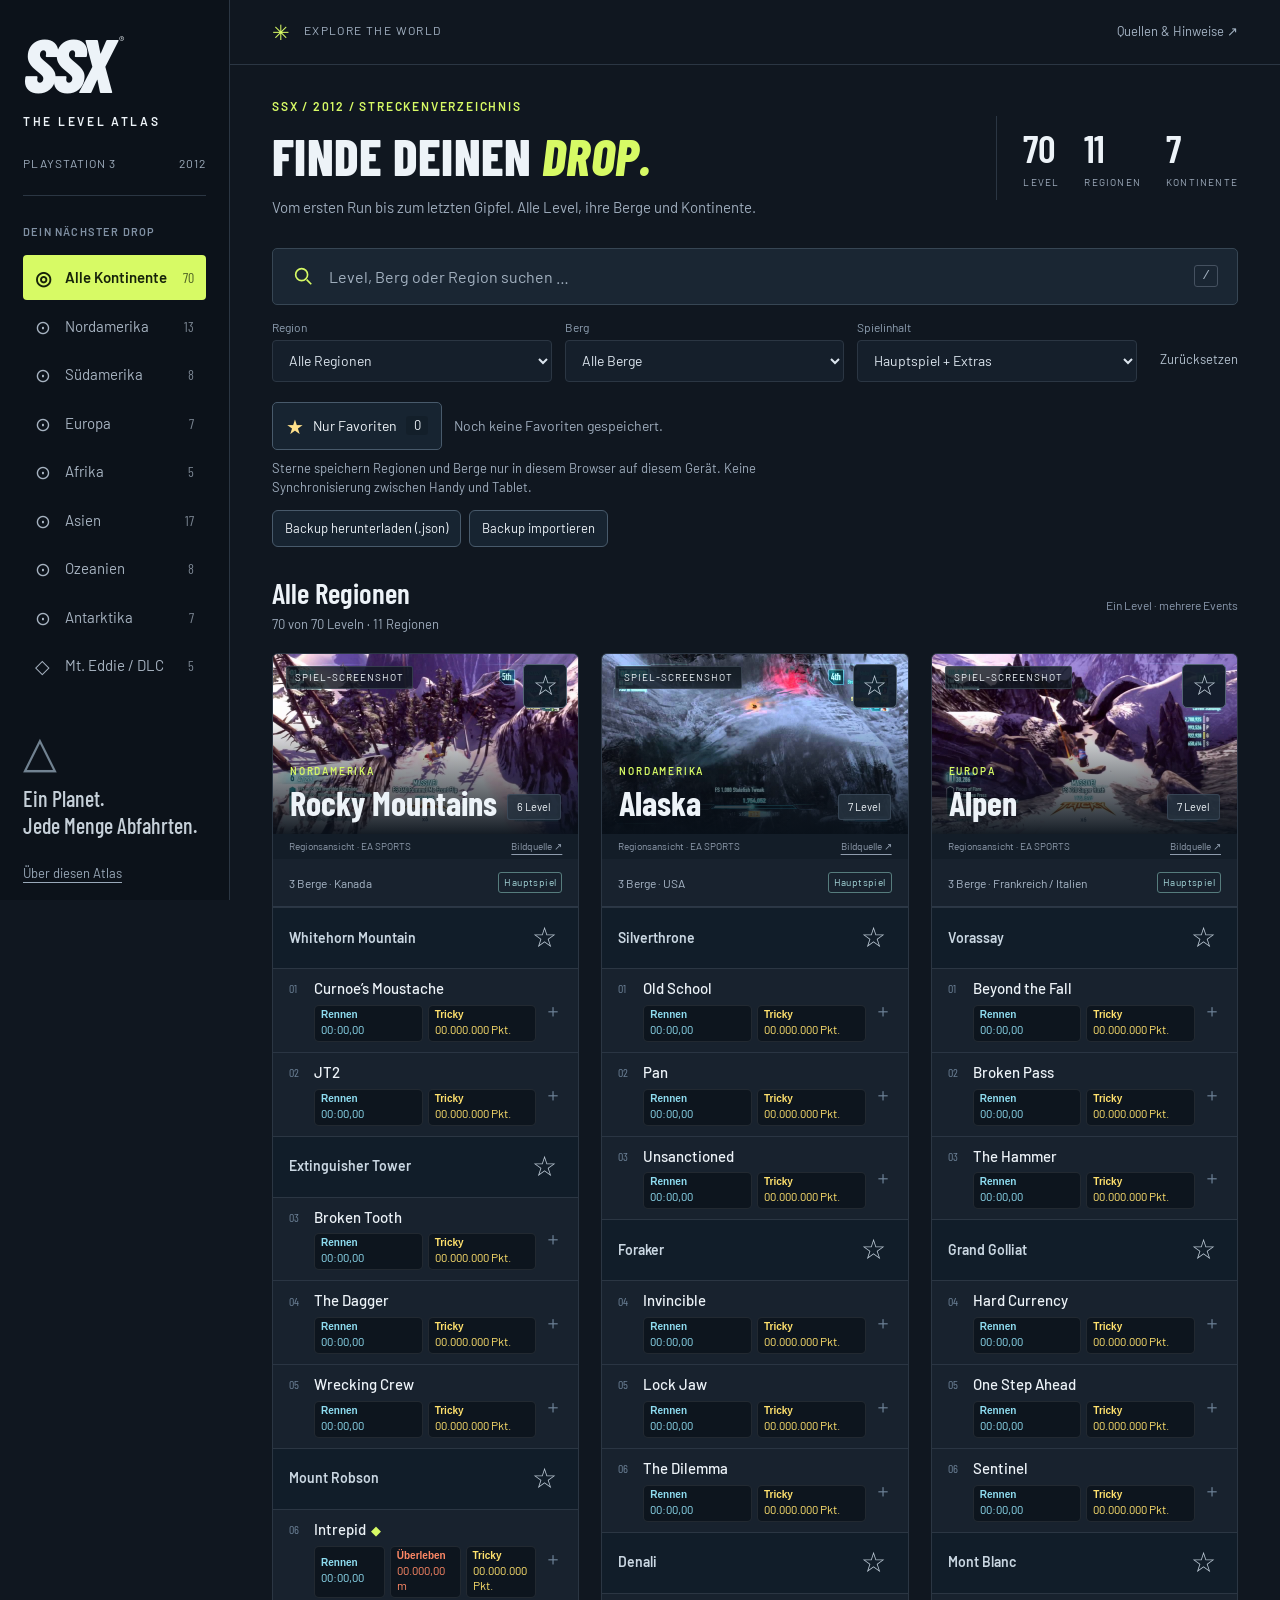
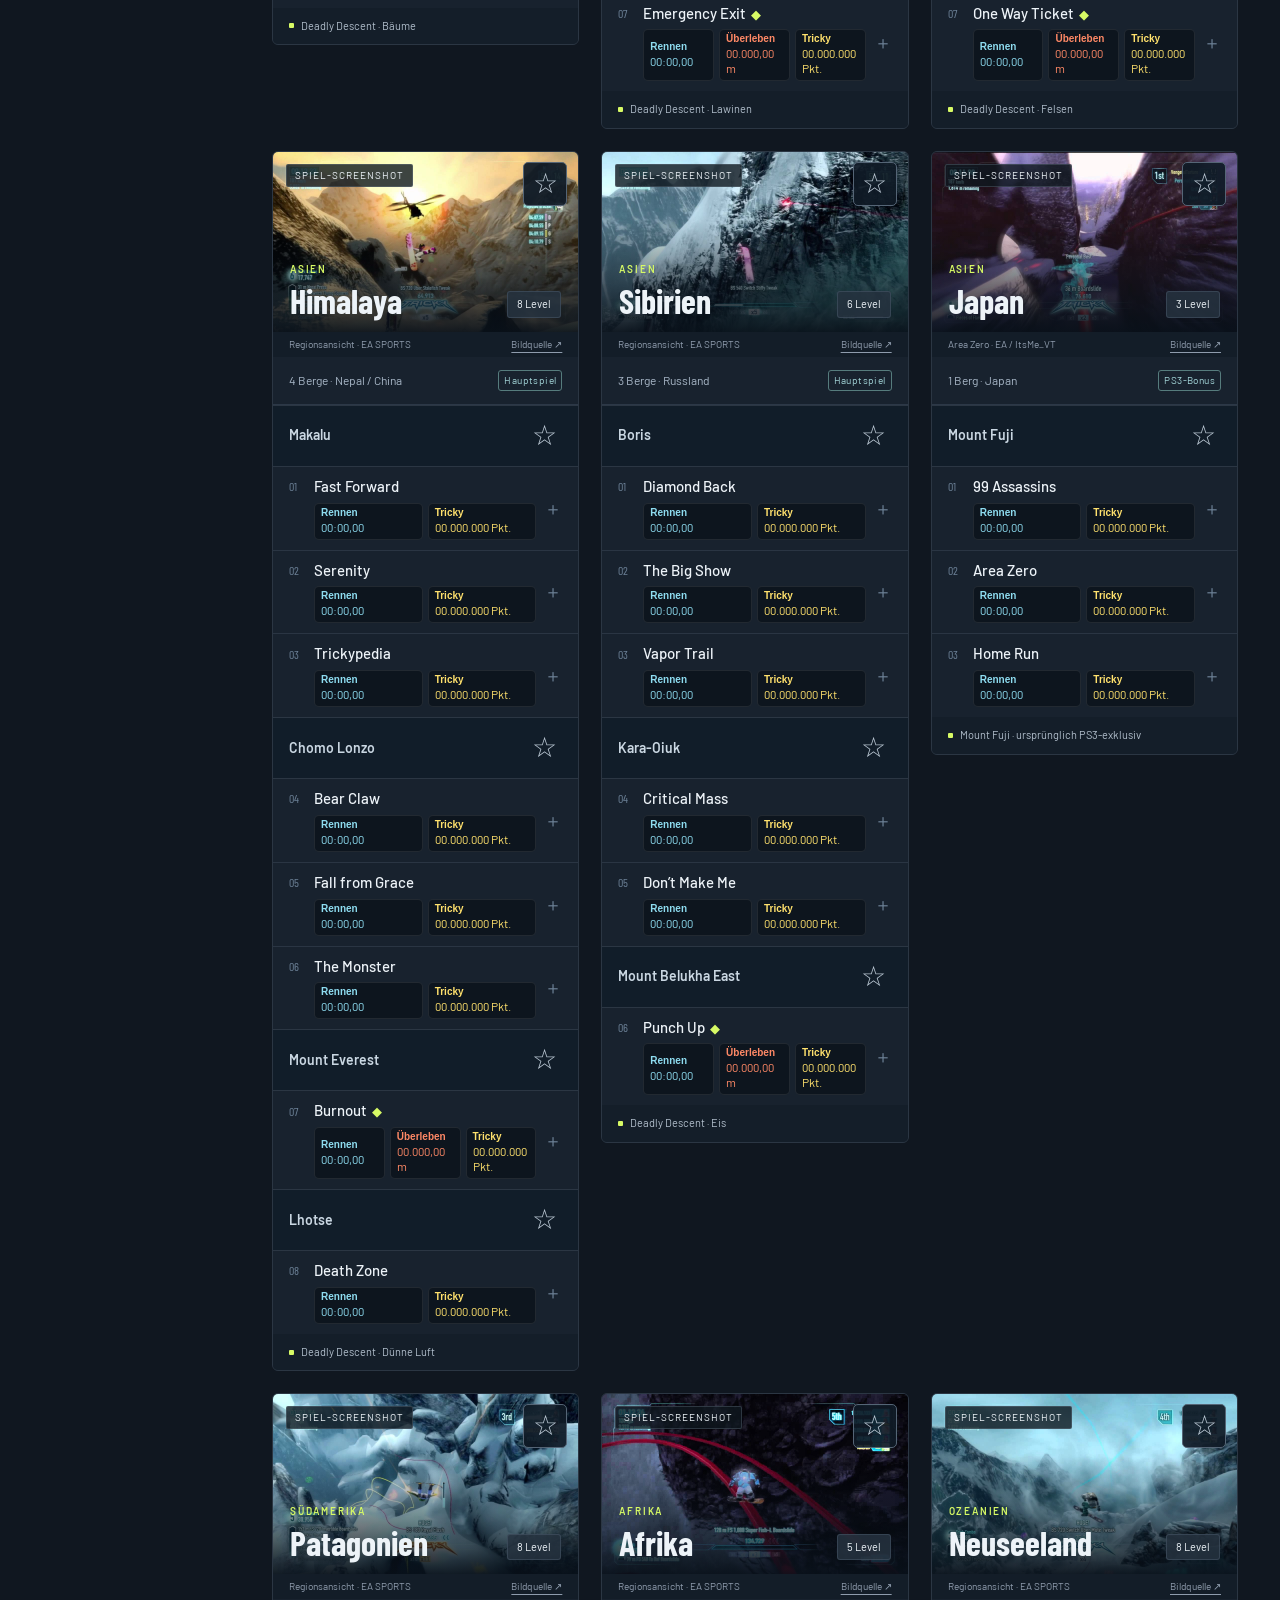
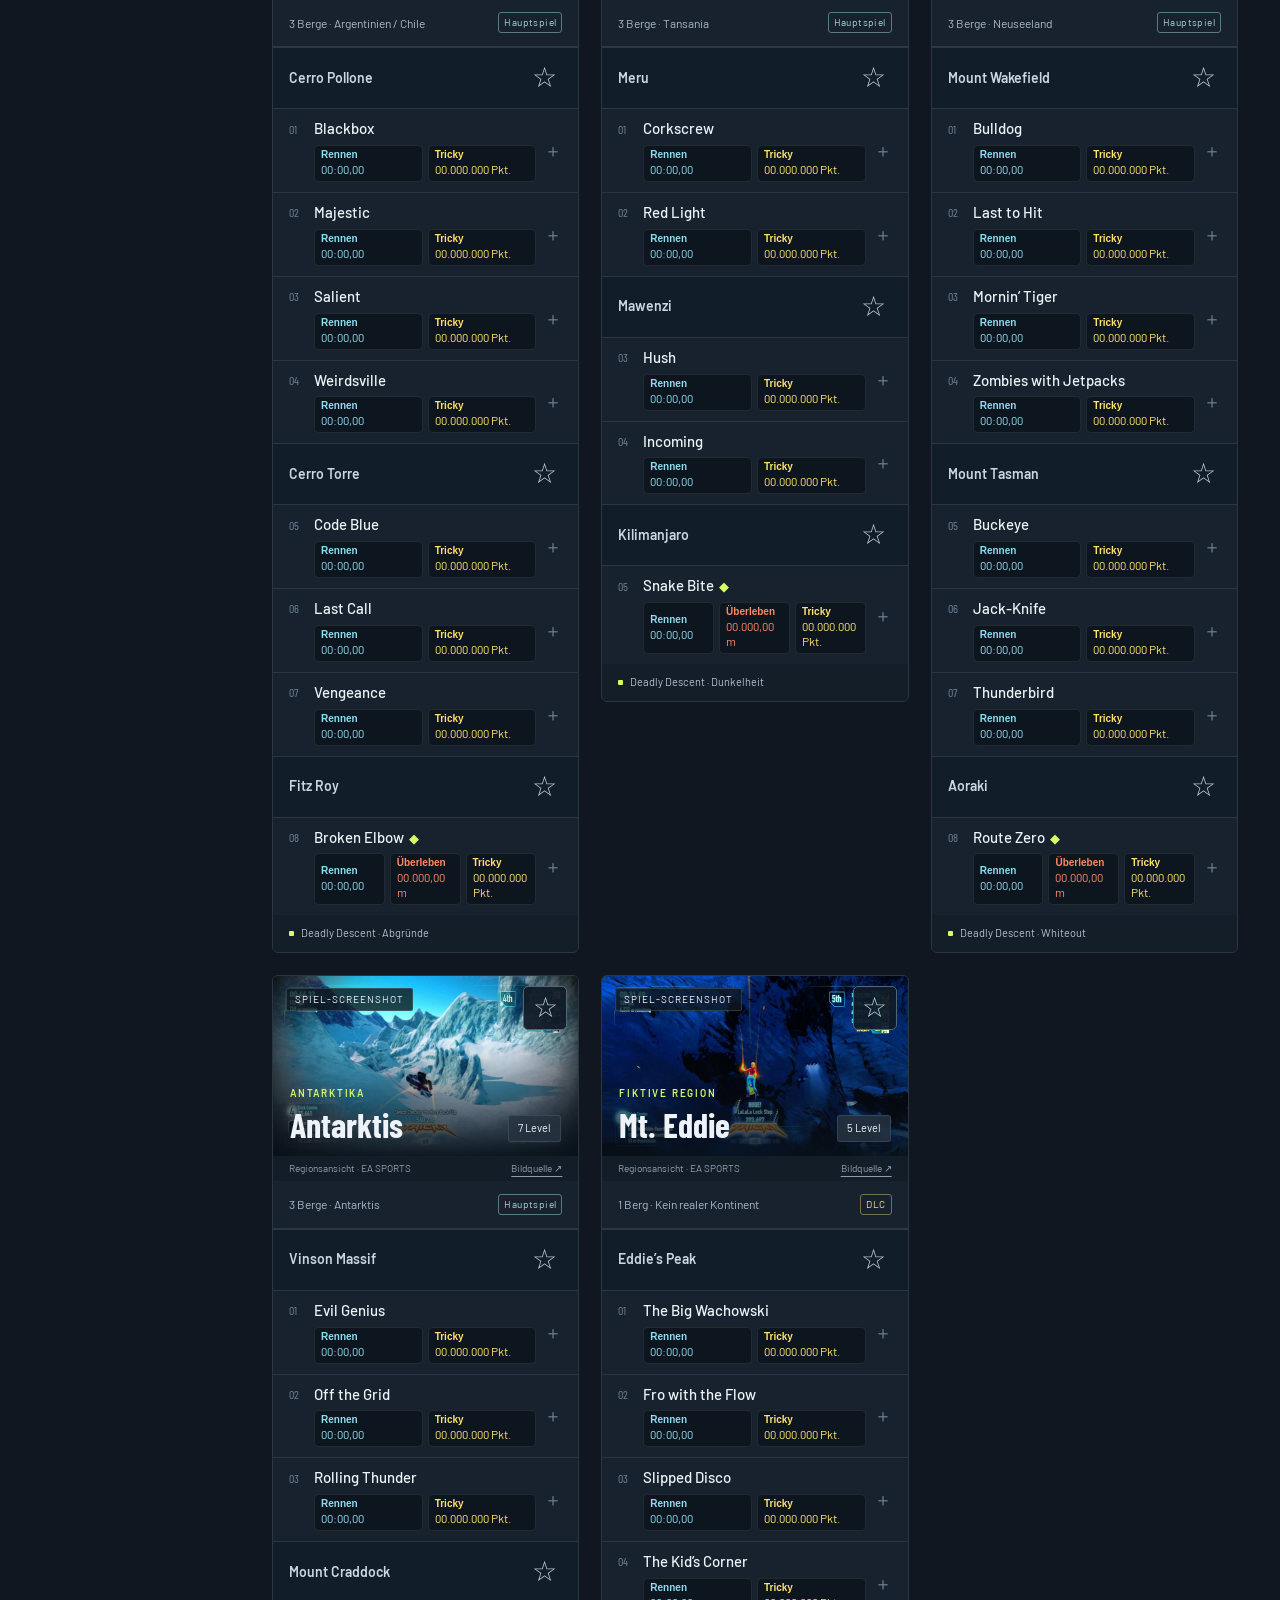
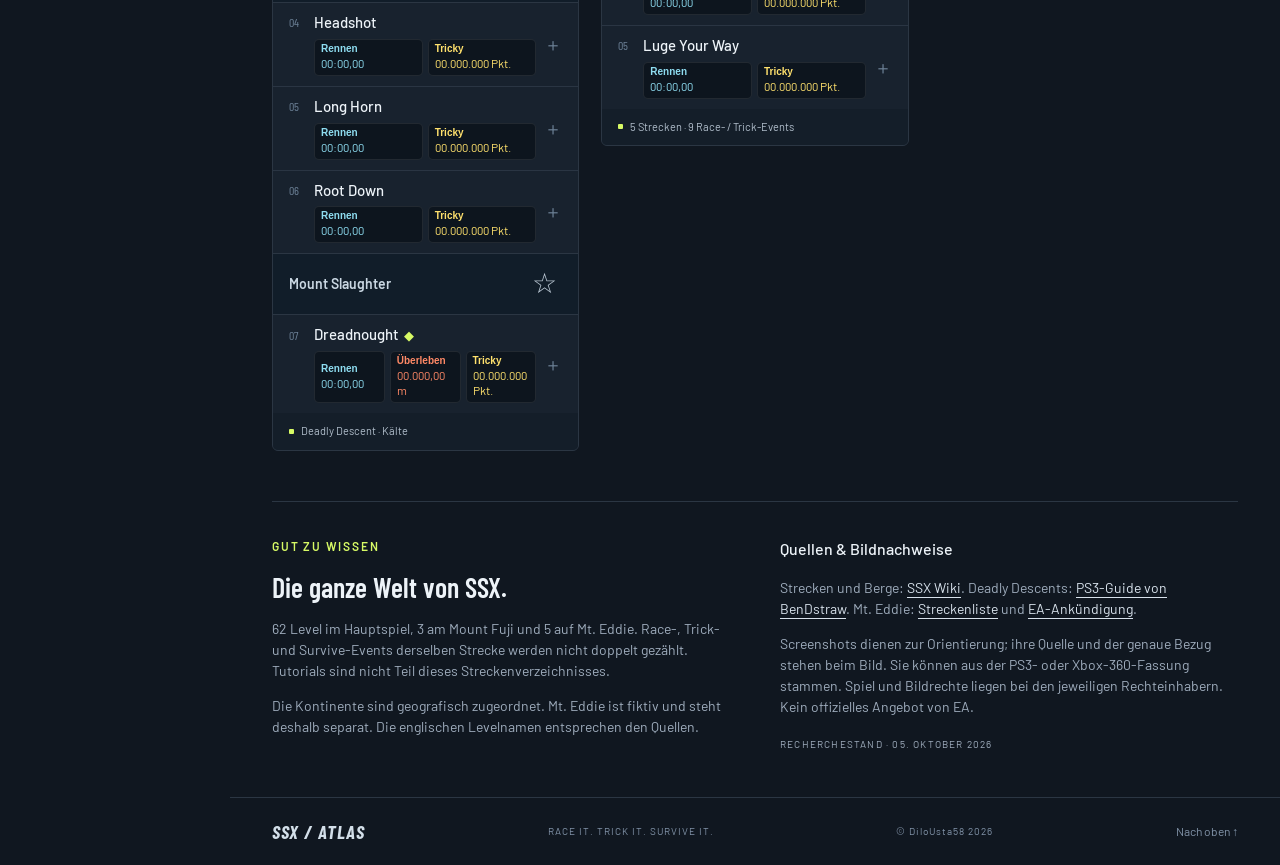
==== commit fef51cd6: "Add files via upload" ====
--- a/index.html
+++ b/index.html
@@ -24,6 +24,7 @@
         <div class="filter-row"><div class="filter-field"><label for="region">Region</label><select id="region"><option value="all">Alle Regionen</option></select></div><div class="filter-field"><label for="mountain">Berg</label><select id="mountain"><option value="all">Alle Berge</option></select></div><div class="filter-field"><label for="content">Spielinhalt</label><select id="content"><option value="all">Hauptspiel + Extras</option><option value="base">Nur Hauptspiel</option><option value="bonus">PS3-Bonus: Japan</option><option value="dlc">Mt. Eddie DLC</option></select></div><button id="reset" class="reset" type="button">Zurücksetzen</button></div>
         <div class="favorites-bar"><button id="favorites-filter" class="favorites-filter" type="button" aria-pressed="false"><span aria-hidden="true">★</span> Nur Favoriten <span id="favorites-count">0</span></button><p id="favorites-summary">Noch keine Favoriten gespeichert.</p></div>
         <p class="favorites-hint">Sterne speichern Regionen und Berge nur in diesem Browser auf diesem Gerät. Keine Synchronisierung zwischen Handy und Tablet.</p>
+        <div class="backup-controls" aria-label="Rekorde sichern"><button type="button" id="export-backup">Backup herunterladen (.json)</button><button type="button" id="import-backup">Backup importieren</button><input type="file" id="backup-file" accept=".json,application/json" hidden></div><p class="backup-status" id="backup-status" role="status" aria-live="polite"></p>
         <p id="favorites-status" class="favorites-status" role="status" aria-live="polite"></p>
       </section>
       <section id="results" aria-labelledby="results-title" tabindex="-1"><div class="results-heading"><div><h2 id="results-title">Alle Regionen</h2><p id="result-count" role="status" aria-live="polite"></p></div><span class="count-note">Ein Level · mehrere Events</span></div><div id="cards" class="cards"></div><div id="empty" class="empty" hidden><span aria-hidden="true">☆</span><h3 id="empty-title">Kein Drop gefunden.</h3><p id="empty-description">Versuche einen anderen Namen oder setze die Filter zurück.</p><button id="empty-reset" class="primary" type="button">Alle Level anzeigen</button></div></section>
--- a/styles.css
+++ b/styles.css
@@ -10,3 +10,8 @@
 .detail-picture{opacity:1;transition:opacity .24s ease-in-out}.detail-picture.is-visible{opacity:1}.detail-picture:not(.is-visible){opacity:0}.gallery-frame .detail-picture{will-change:opacity}@media(prefers-reduced-motion:reduce){.detail-picture{transition:none!important;will-change:auto}}
 .record-panel{margin:-.25rem 0 1.1rem;padding:14px 16px;border:1px solid var(--line,#26313c);border-radius:14px;background:linear-gradient(130deg,#16232c,#111a21)}.record-current{display:flex;align-items:center;justify-content:space-between;gap:16px}.record-current>div{display:grid;gap:5px}.record-kicker{color:#9baab4;font-size:.68rem;font-weight:750;letter-spacing:.09em}.record-current strong{color:#eff5f7;font-size:1.15rem;font-variant-numeric:tabular-nums}.record-button,.record-save{flex:none;border:1px solid #9ace37;border-radius:9px;padding:10px 13px;background:#d6fc53;color:#131b0d;font:inherit;font-size:.86rem;font-weight:750;cursor:pointer}.record-button:hover,.record-save:hover{background:#e3ff83}.record-form{margin-top:13px;padding-top:13px;border-top:1px solid #ffffff1f}.record-form[hidden]{display:none}.record-form label{display:block;margin-bottom:7px;color:#eaf0f2;font-weight:650}.record-form label span{color:#a7b2bb;font-size:.8rem;font-weight:450}.record-input-row{display:flex;gap:8px}.record-input-row input{min-width:0;flex:1;border:1px solid #53636e;border-radius:8px;padding:10px 12px;background:#091117;color:#f5f7f8;font:inherit;font-variant-numeric:tabular-nums}.record-input-row input:focus-visible{outline:2px solid #d6fc53;outline-offset:2px}.record-input-row input[aria-invalid=true]{border-color:#ff7777}.record-help,.record-status{margin:7px 0 0;color:#a7b2bb;font-size:.8rem}.record-status:empty{display:none}@media(max-width:520px){.record-current{align-items:flex-start;flex-direction:column}.record-button{width:100%}.record-input-row{align-items:stretch}.record-save{padding-inline:11px}}
 .level-text{flex:1}.level-time{flex:none;min-width:4.1em;margin-left:auto;text-align:right;color:var(--lime);font:600 12px/1.2 var(--heading);font-variant-numeric:tabular-nums;letter-spacing:.03em}.level-cue{margin-left:0}@media(max-width:420px){.level-row{gap:7px}.level-time{min-width:3.8em;font-size:11px}}
+.level-row{display:grid;grid-template-columns:17px minmax(0,1fr) auto auto;column-gap:8px;row-gap:5px}.level-number{grid-column:1;grid-row:1}.level-text{grid-column:2/4;grid-row:1;flex:initial}.level-records{grid-column:2/4;grid-row:2;display:flex;justify-self:end;justify-content:flex-end;flex-wrap:wrap;gap:5px;max-width:100%}.level-cue{grid-column:4;grid-row:1/3;justify-self:center;align-self:center}.score-chip{display:inline-flex;align-items:baseline;gap:3px;white-space:nowrap;font-size:9px;line-height:1.25;font-variant-numeric:tabular-nums}.score-chip b{font-size:9px;font-weight:800}.score-race{color:#8edcf0}.score-survival{color:#ff8966}.score-trick{color:#ffe16d}.mountain-heading{min-height:43px}.record-panel-heading{display:flex;align-items:center;justify-content:space-between;gap:12px;margin-bottom:12px}.record-panel-heading p{margin:0;color:var(--muted);font-size:.82rem}.record-fields{display:grid;grid-template-columns:repeat(2,minmax(0,1fr));gap:12px}.record-field{display:grid;gap:6px;color:#edf3f8;font-size:.88rem;font-weight:650}.record-field>span{display:flex;justify-content:space-between;align-items:center}.record-field b{font-size:.72rem}.race-field b{color:#8edcf0}.survival-field b{color:#ff8966}.trick-field b{color:#ffe16d}.record-field input{min-width:0;width:100%;border:1px solid #53636e;border-radius:8px;padding:10px 12px;background:#091117;color:#f5f7f8;font:inherit;font-variant-numeric:tabular-nums}.record-field input:focus-visible{outline:2px solid #d6fc53;outline-offset:2px}.record-field input[aria-invalid=true]{border-color:#ff7777}.record-form .record-save{margin-top:10px}.record-help{line-height:1.4}.backup-controls{display:flex;flex-wrap:wrap;gap:8px;margin-top:12px}.backup-controls button{border:1px solid #485a6b;border-radius:6px;padding:8px 12px;background:#172431;color:var(--text);font-size:13px}.backup-controls button:hover{border-color:var(--lime);color:var(--lime)}.backup-status{min-height:1.2em;margin:7px 0 0;color:var(--lime);font-size:13px}.backup-status:empty{display:none}@media(max-width:520px){.record-fields{grid-template-columns:1fr}.record-panel-heading{align-items:flex-start;flex-direction:column;gap:4px}.level-row{padding:10px 12px}.level-records{gap:4px}.score-chip{font-size:8px}.backup-controls button{flex:1}}
+.level-records{grid-column:2/4;grid-row:2;display:grid;grid-template-columns:repeat(3,minmax(0,1fr));justify-self:stretch;justify-content:initial;align-items:stretch;gap:5px;max-width:100%;margin-top:2px}.score-chip{display:flex;min-width:0;flex-direction:column;align-items:flex-start;justify-content:center;gap:2px;white-space:normal;padding:4px 6px;border:1px solid #ffffff16;border-radius:5px;background:#0d151e;font-size:12px;line-height:1.25;font-variant-numeric:tabular-nums}.score-chip b{font-size:10px;line-height:1;font-weight:800;letter-spacing:.06em}.score-chip>span{font-size:12px;overflow-wrap:anywhere}.score-race{color:#8edcf0}.score-survival{color:#ff8966}.score-trick{color:#ffe16d}@media(max-width:520px){.level-records{gap:5px}.score-chip{padding:4px 5px}.score-chip>span{font-size:11px}}@media(max-width:365px){.score-chip{padding:3px}.score-chip>span{font-size:10px}}
+.level-records:not(.has-survival){grid-template-columns:repeat(2,minmax(0,1fr))}
+.record-field.race-field>span{color:#8edcf0}.record-field.survival-field>span{color:#ff8966}.record-field.trick-field>span{color:#ffe16d}.record-field>span b{display:none}
+.score-chip b{font-size:10px;letter-spacing:0;text-transform:none}.level-records .score-chip.score-race b{color:#8edcf0}.level-records .score-chip.score-survival b{color:#ff8966}.level-records .score-chip.score-trick b{color:#ffe16d}@media(max-width:520px){.score-chip b{font-size:9px}}
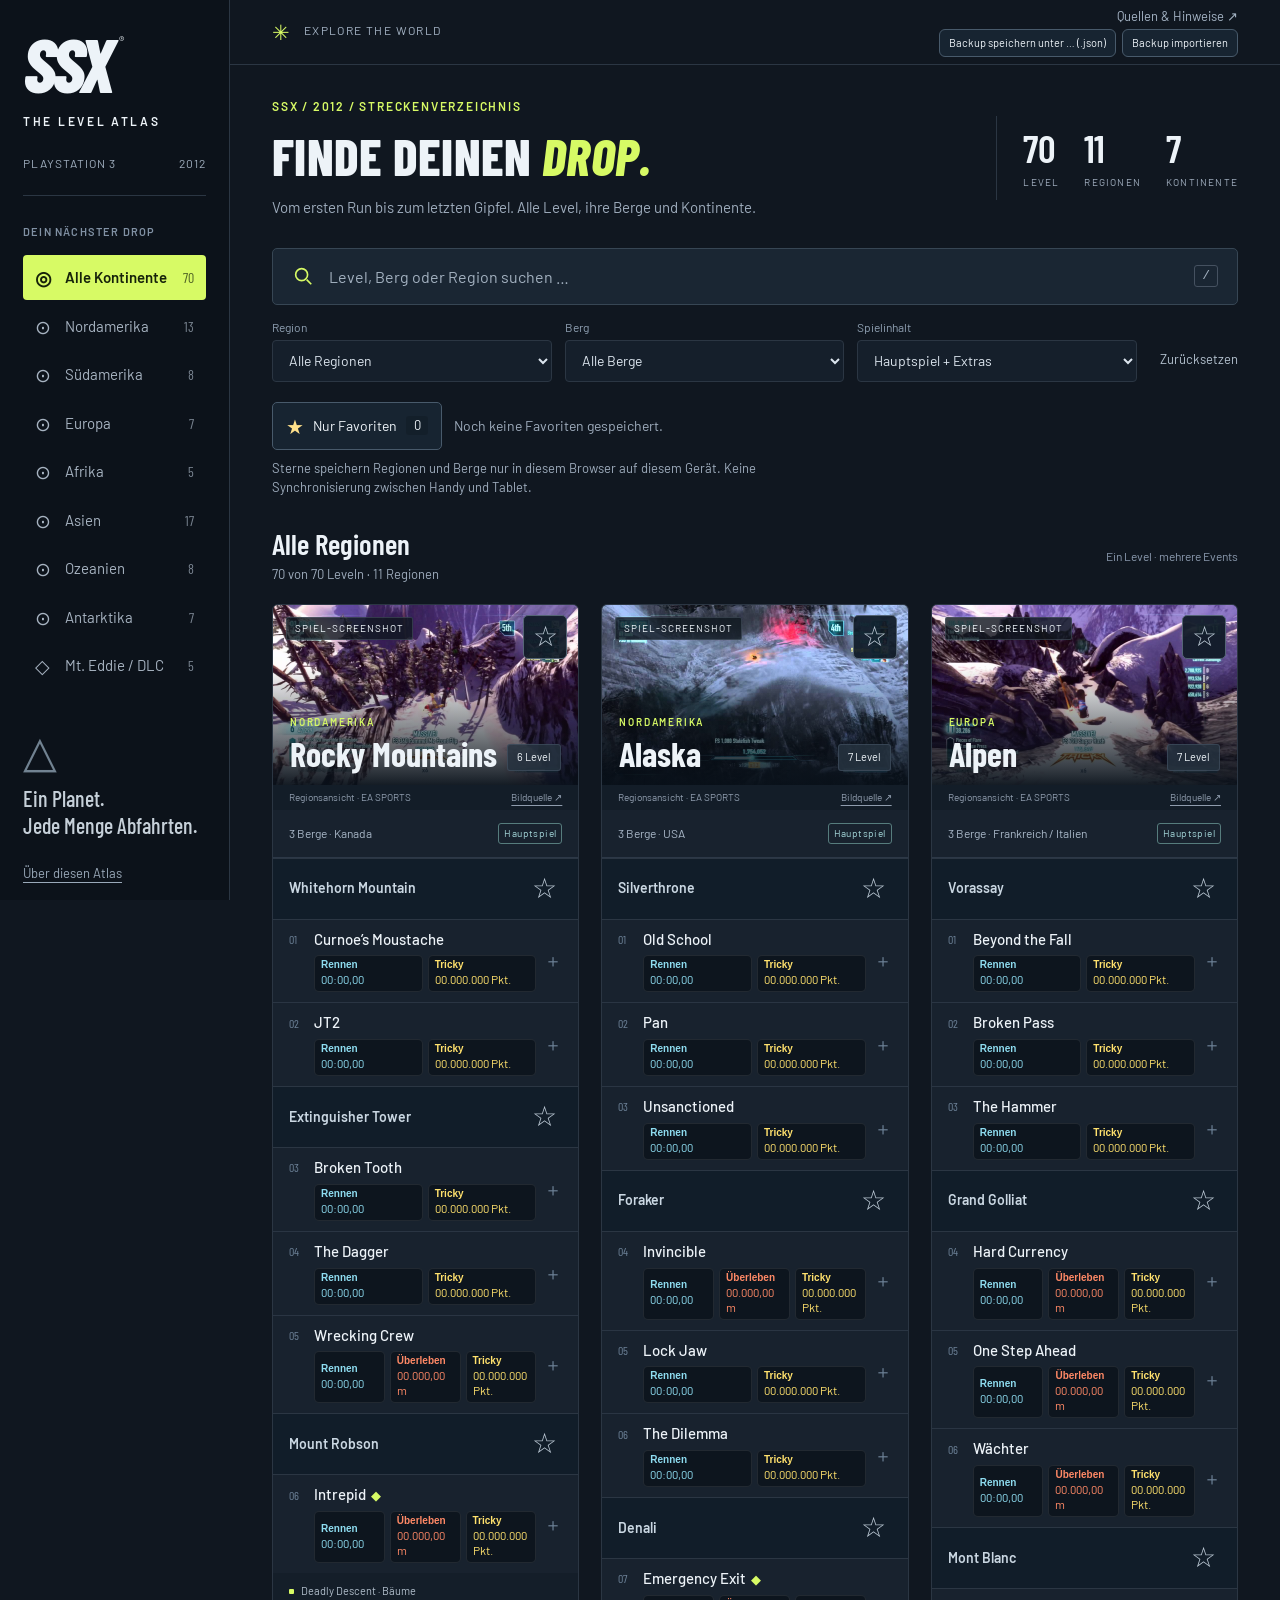
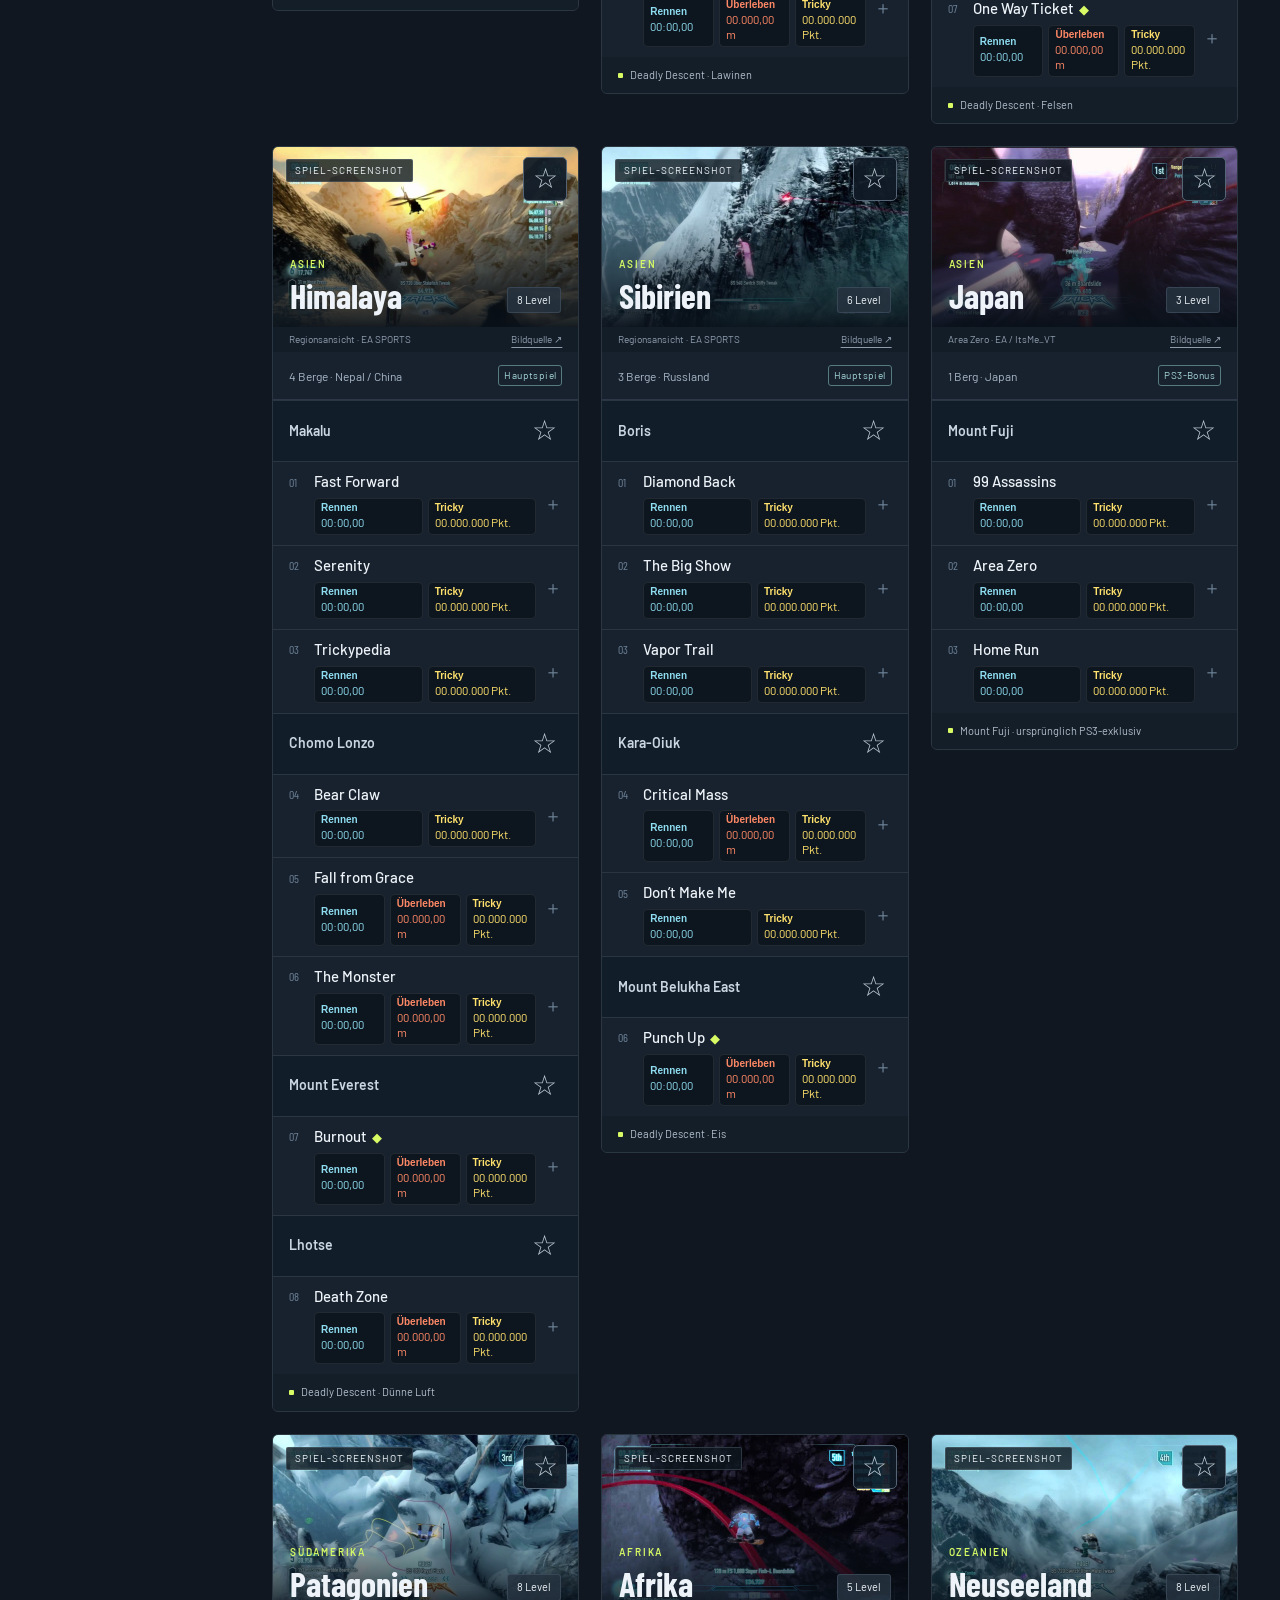
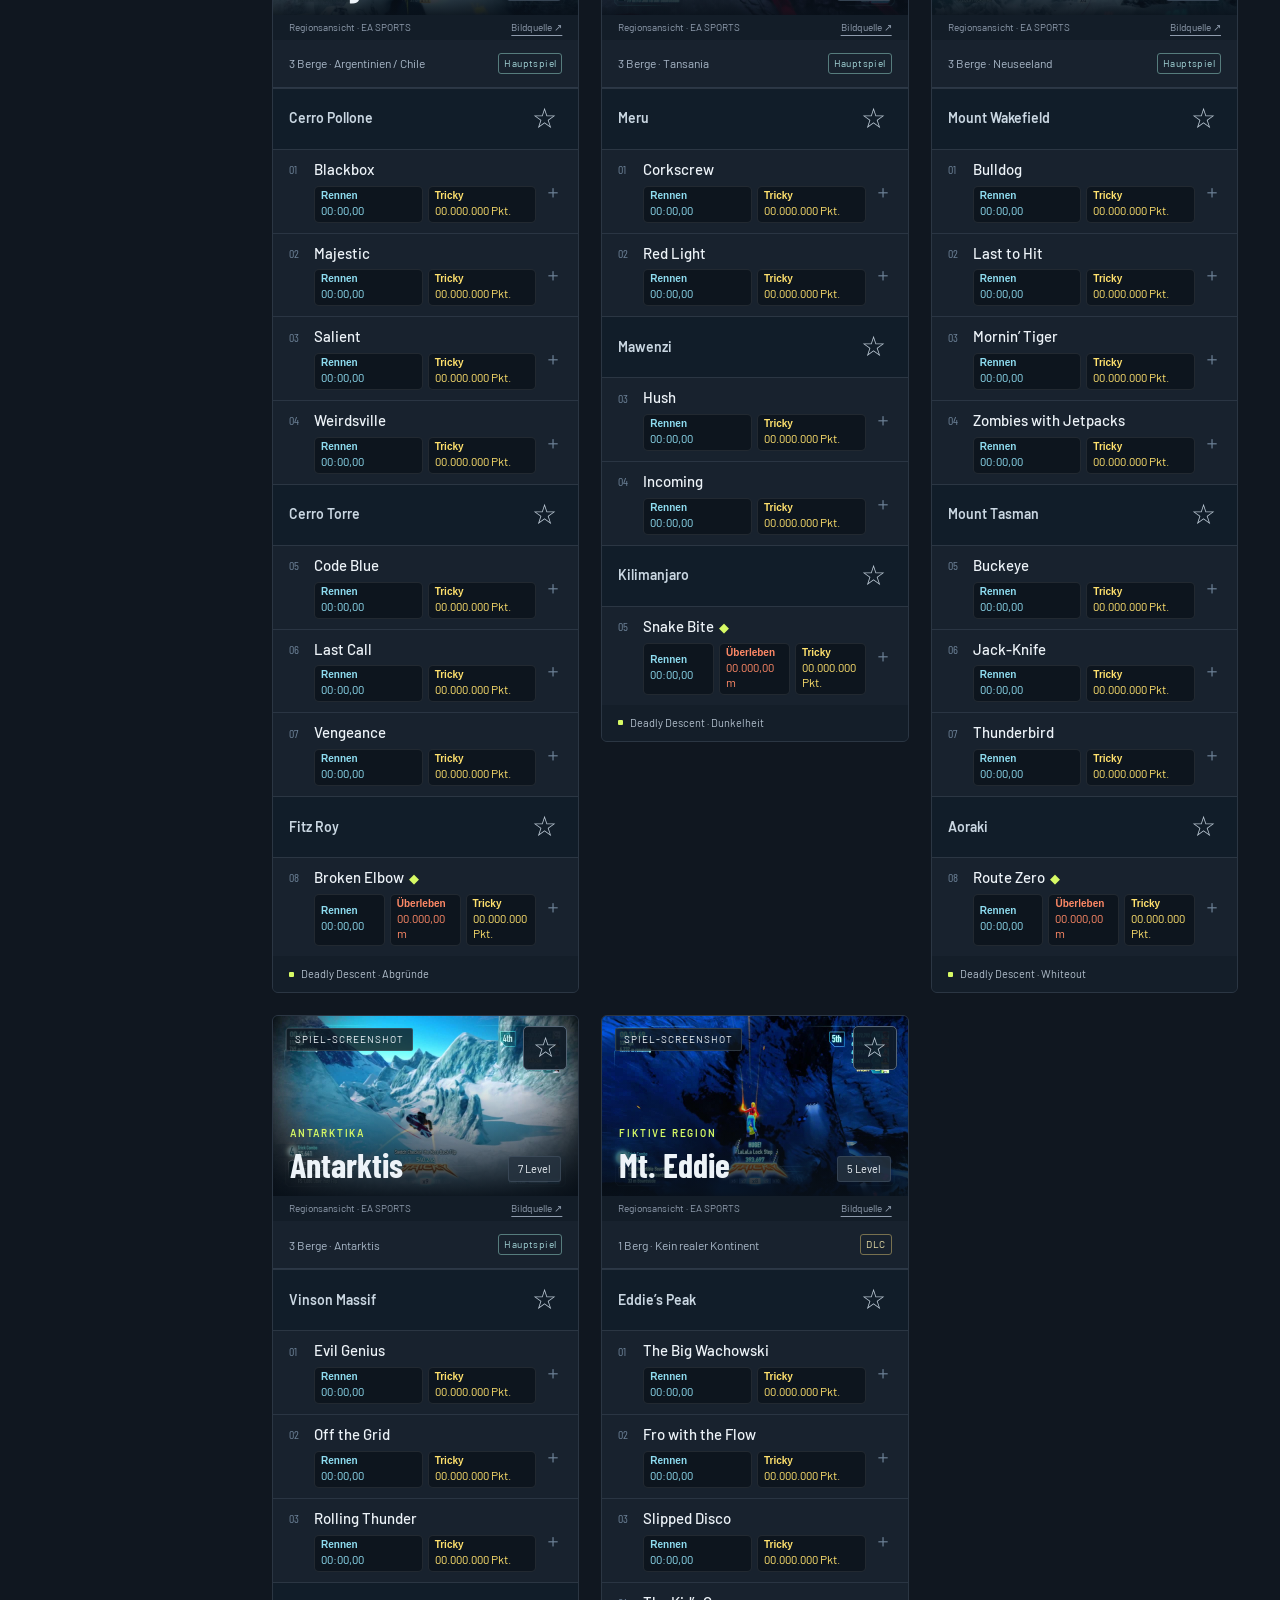
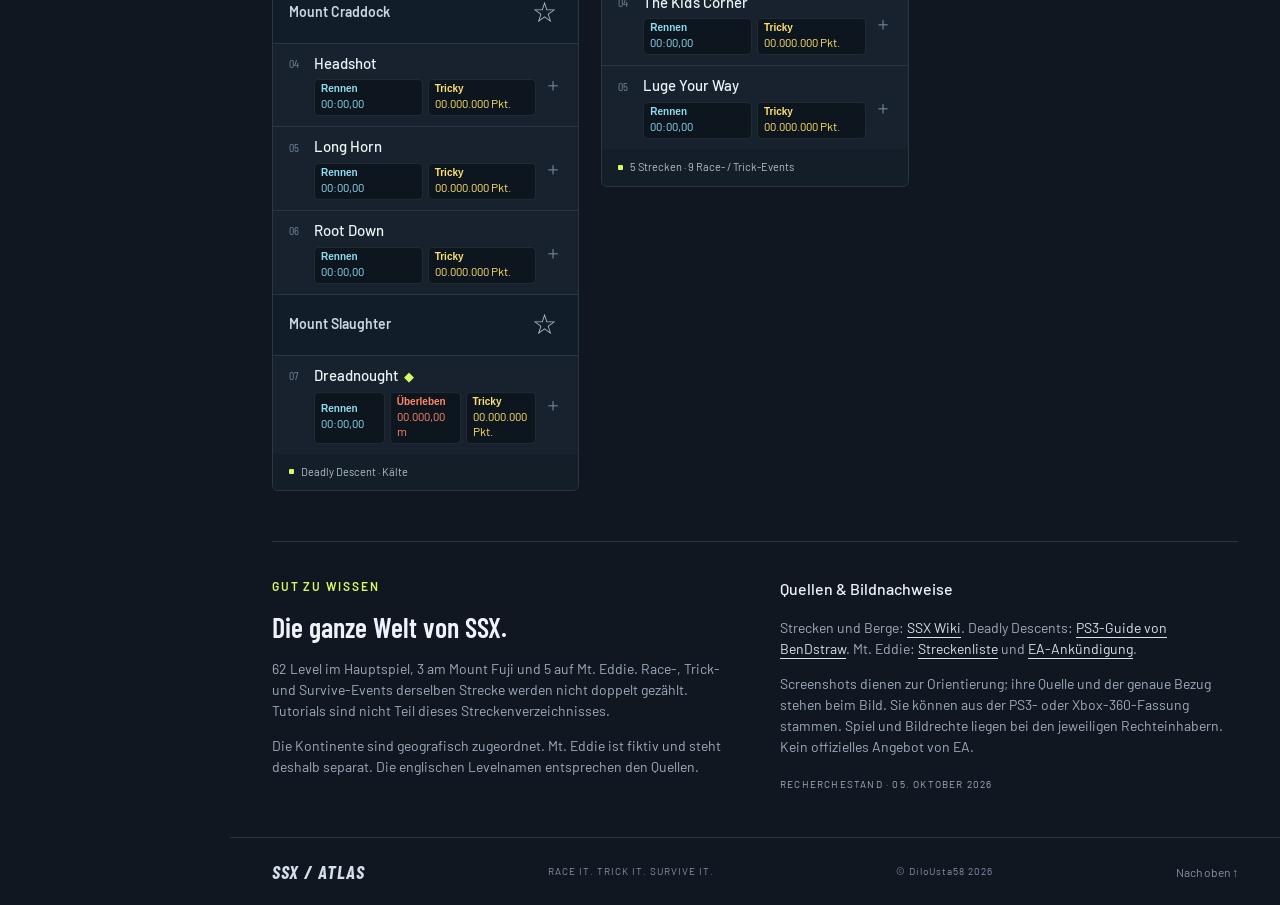
==== commit 3d2982ed: "Add files via upload" ====
--- a/index.html
+++ b/index.html
@@ -16,7 +16,7 @@
     <div class="sidebar-bottom"><span class="small-mountain" aria-hidden="true">△</span><p>Ein Planet.<br>Jede Menge Abfahrten.</p><a href="#about">Über diesen Atlas</a><span class="fan-label">INOFFIZIELLER FAN-GUIDE</span></div>
   </aside>
   <div class="workspace">
-    <header class="topbar"><span><span class="tiny-cross">✳</span> EXPLORE THE WORLD</span><a href="#about">Quellen & Hinweise <span aria-hidden="true">↗</span></a></header>
+    <header class="topbar"><span><span class="tiny-cross">✳</span> EXPLORE THE WORLD</span><div class="topbar-actions"><a href="#about">Quellen & Hinweise <span aria-hidden="true">↗</span></a><div class="backup-controls" aria-label="Rekorde sichern"><button type="button" id="export-backup">Backup speichern unter … (.json)</button><button type="button" id="import-backup">Backup importieren</button><input type="file" id="backup-file" accept=".json,application/json" hidden></div><p class="backup-status" id="backup-status" role="status" aria-live="polite"></p></div></header>
     <main>
       <section class="intro" aria-labelledby="title"><div><p class="overline lime">SSX / 2012 / STRECKENVERZEICHNIS</p><h1 id="title">FINDE DEINEN <em>DROP.</em></h1><p class="intro-copy">Vom ersten Run bis zum letzten Gipfel. Alle Level, ihre Berge und Kontinente.</p></div><div class="stats"><div><strong id="total-levels">70</strong><span>LEVEL</span></div><div><strong>11</strong><span>REGIONEN</span></div><div><strong>7</strong><span>KONTINENTE</span></div></div></section>
       <section class="controls" aria-label="Level suchen und filtern">
@@ -24,7 +24,7 @@
         <div class="filter-row"><div class="filter-field"><label for="region">Region</label><select id="region"><option value="all">Alle Regionen</option></select></div><div class="filter-field"><label for="mountain">Berg</label><select id="mountain"><option value="all">Alle Berge</option></select></div><div class="filter-field"><label for="content">Spielinhalt</label><select id="content"><option value="all">Hauptspiel + Extras</option><option value="base">Nur Hauptspiel</option><option value="bonus">PS3-Bonus: Japan</option><option value="dlc">Mt. Eddie DLC</option></select></div><button id="reset" class="reset" type="button">Zurücksetzen</button></div>
         <div class="favorites-bar"><button id="favorites-filter" class="favorites-filter" type="button" aria-pressed="false"><span aria-hidden="true">★</span> Nur Favoriten <span id="favorites-count">0</span></button><p id="favorites-summary">Noch keine Favoriten gespeichert.</p></div>
         <p class="favorites-hint">Sterne speichern Regionen und Berge nur in diesem Browser auf diesem Gerät. Keine Synchronisierung zwischen Handy und Tablet.</p>
-        <div class="backup-controls" aria-label="Rekorde sichern"><button type="button" id="export-backup">Backup herunterladen (.json)</button><button type="button" id="import-backup">Backup importieren</button><input type="file" id="backup-file" accept=".json,application/json" hidden></div><p class="backup-status" id="backup-status" role="status" aria-live="polite"></p>
+        
         <p id="favorites-status" class="favorites-status" role="status" aria-live="polite"></p>
       </section>
       <section id="results" aria-labelledby="results-title" tabindex="-1"><div class="results-heading"><div><h2 id="results-title">Alle Regionen</h2><p id="result-count" role="status" aria-live="polite"></p></div><span class="count-note">Ein Level · mehrere Events</span></div><div id="cards" class="cards"></div><div id="empty" class="empty" hidden><span aria-hidden="true">☆</span><h3 id="empty-title">Kein Drop gefunden.</h3><p id="empty-description">Versuche einen anderen Namen oder setze die Filter zurück.</p><button id="empty-reset" class="primary" type="button">Alle Level anzeigen</button></div></section>
--- a/styles.css
+++ b/styles.css
@@ -15,3 +15,4 @@
 .level-records:not(.has-survival){grid-template-columns:repeat(2,minmax(0,1fr))}
 .record-field.race-field>span{color:#8edcf0}.record-field.survival-field>span{color:#ff8966}.record-field.trick-field>span{color:#ffe16d}.record-field>span b{display:none}
 .score-chip b{font-size:10px;letter-spacing:0;text-transform:none}.level-records .score-chip.score-race b{color:#8edcf0}.level-records .score-chip.score-survival b{color:#ff8966}.level-records .score-chip.score-trick b{color:#ffe16d}@media(max-width:520px){.score-chip b{font-size:9px}}
+.topbar{height:auto;min-height:65px}.topbar-actions{display:flex;flex-direction:column;align-items:flex-end;gap:2px}.topbar-actions .backup-controls{justify-content:flex-end;gap:6px;margin:0}.topbar-actions .backup-controls button{padding:5px 9px;font-size:11px}.topbar-actions .backup-status{min-height:0;margin:2px 0 0;text-align:right;font-size:11px}@media(max-width:680px){.topbar{height:auto;min-height:47px;align-items:flex-start;flex-wrap:wrap;gap:7px;padding:10px 20px}.topbar>span{align-self:center}.topbar-actions{width:100%;align-items:flex-start;gap:3px}.topbar-actions .backup-controls{justify-content:flex-start;flex-wrap:wrap}.topbar-actions .backup-controls button{flex:0 1 auto;padding:7px 9px;font-size:11px}.topbar-actions .backup-status{text-align:left}}
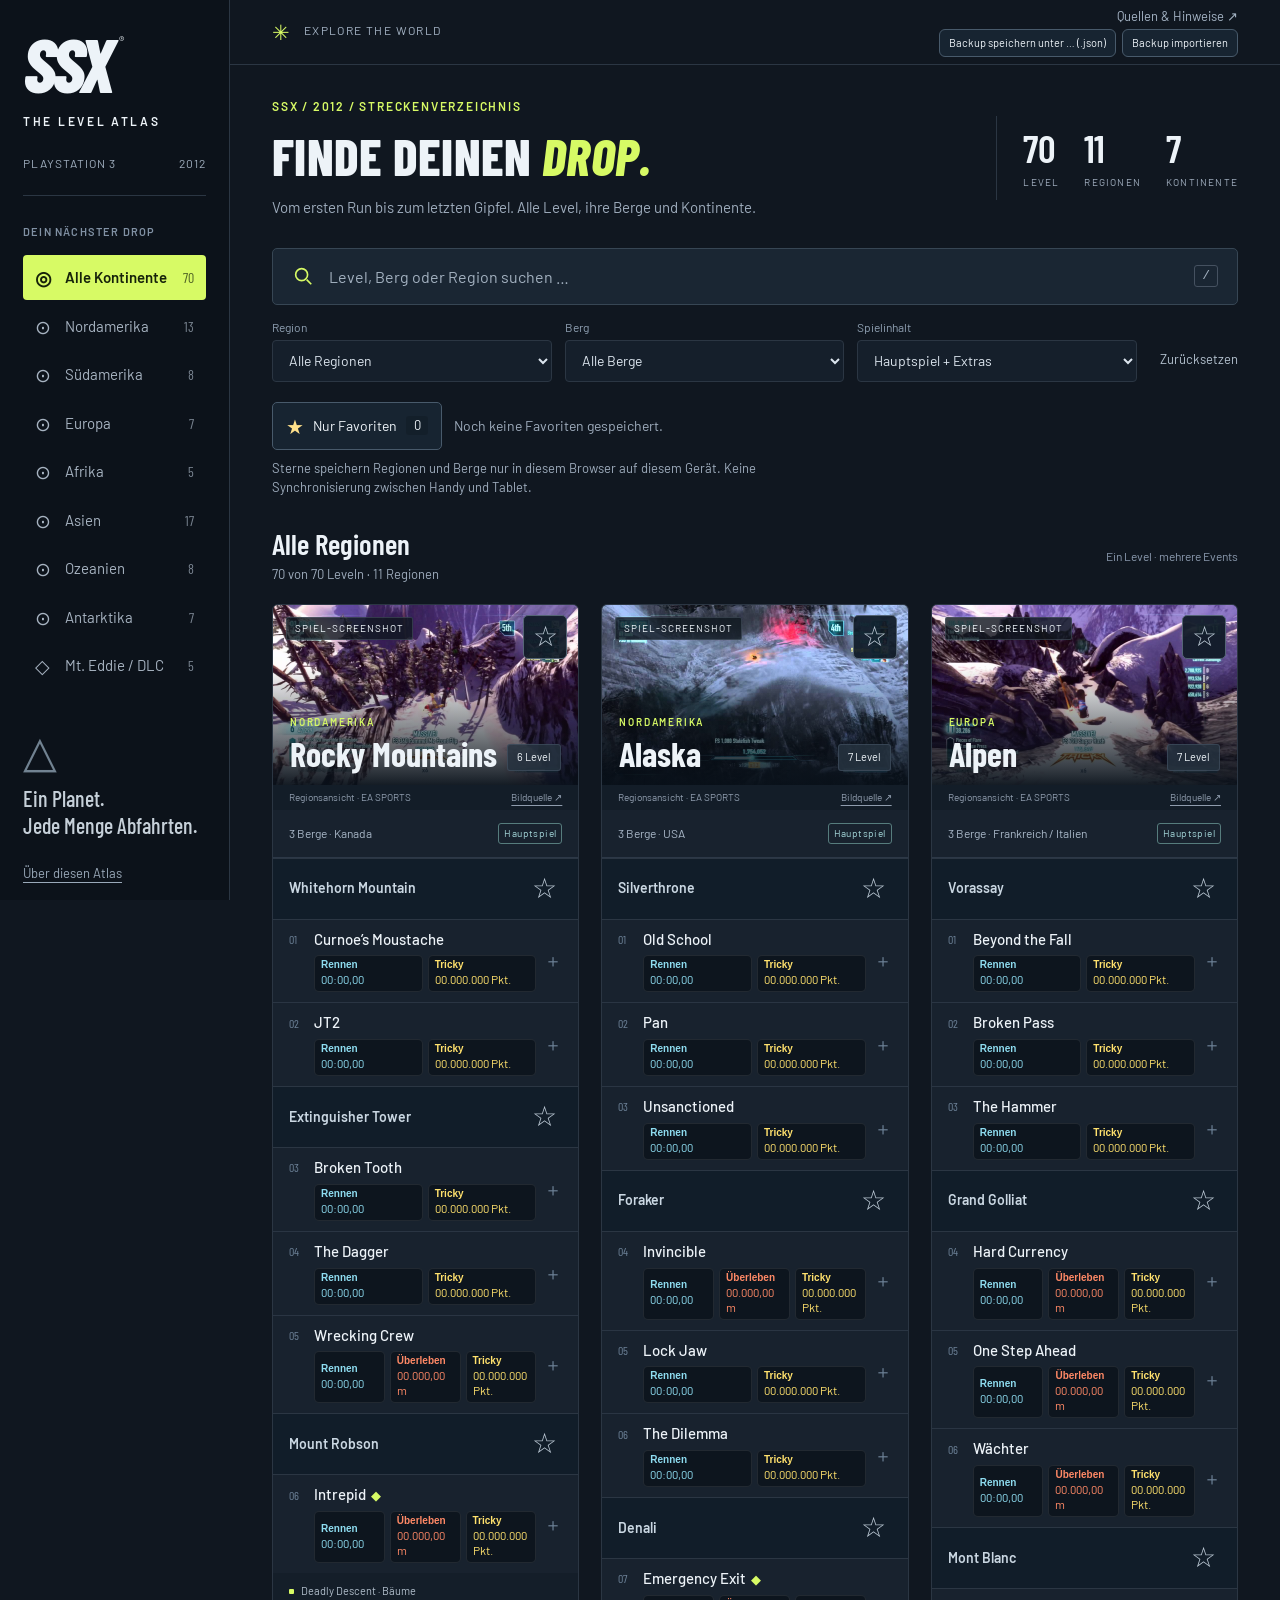
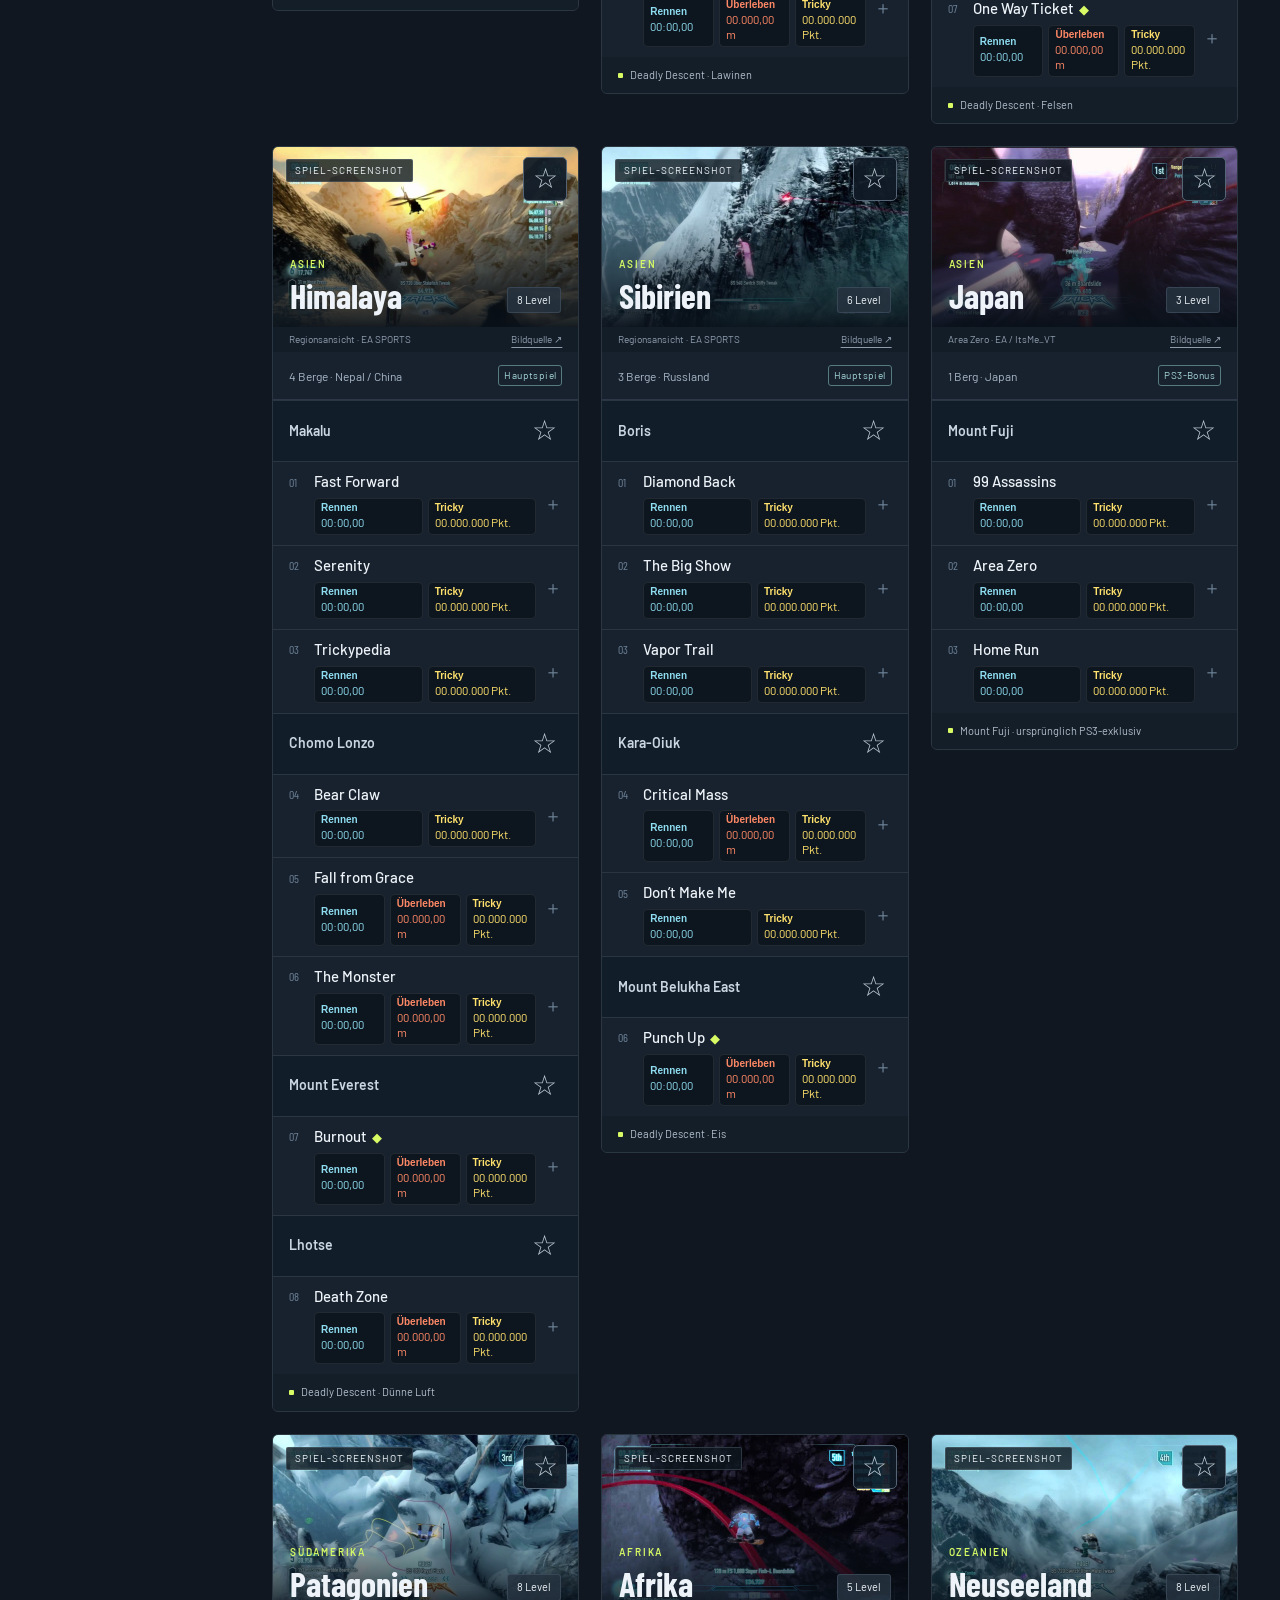
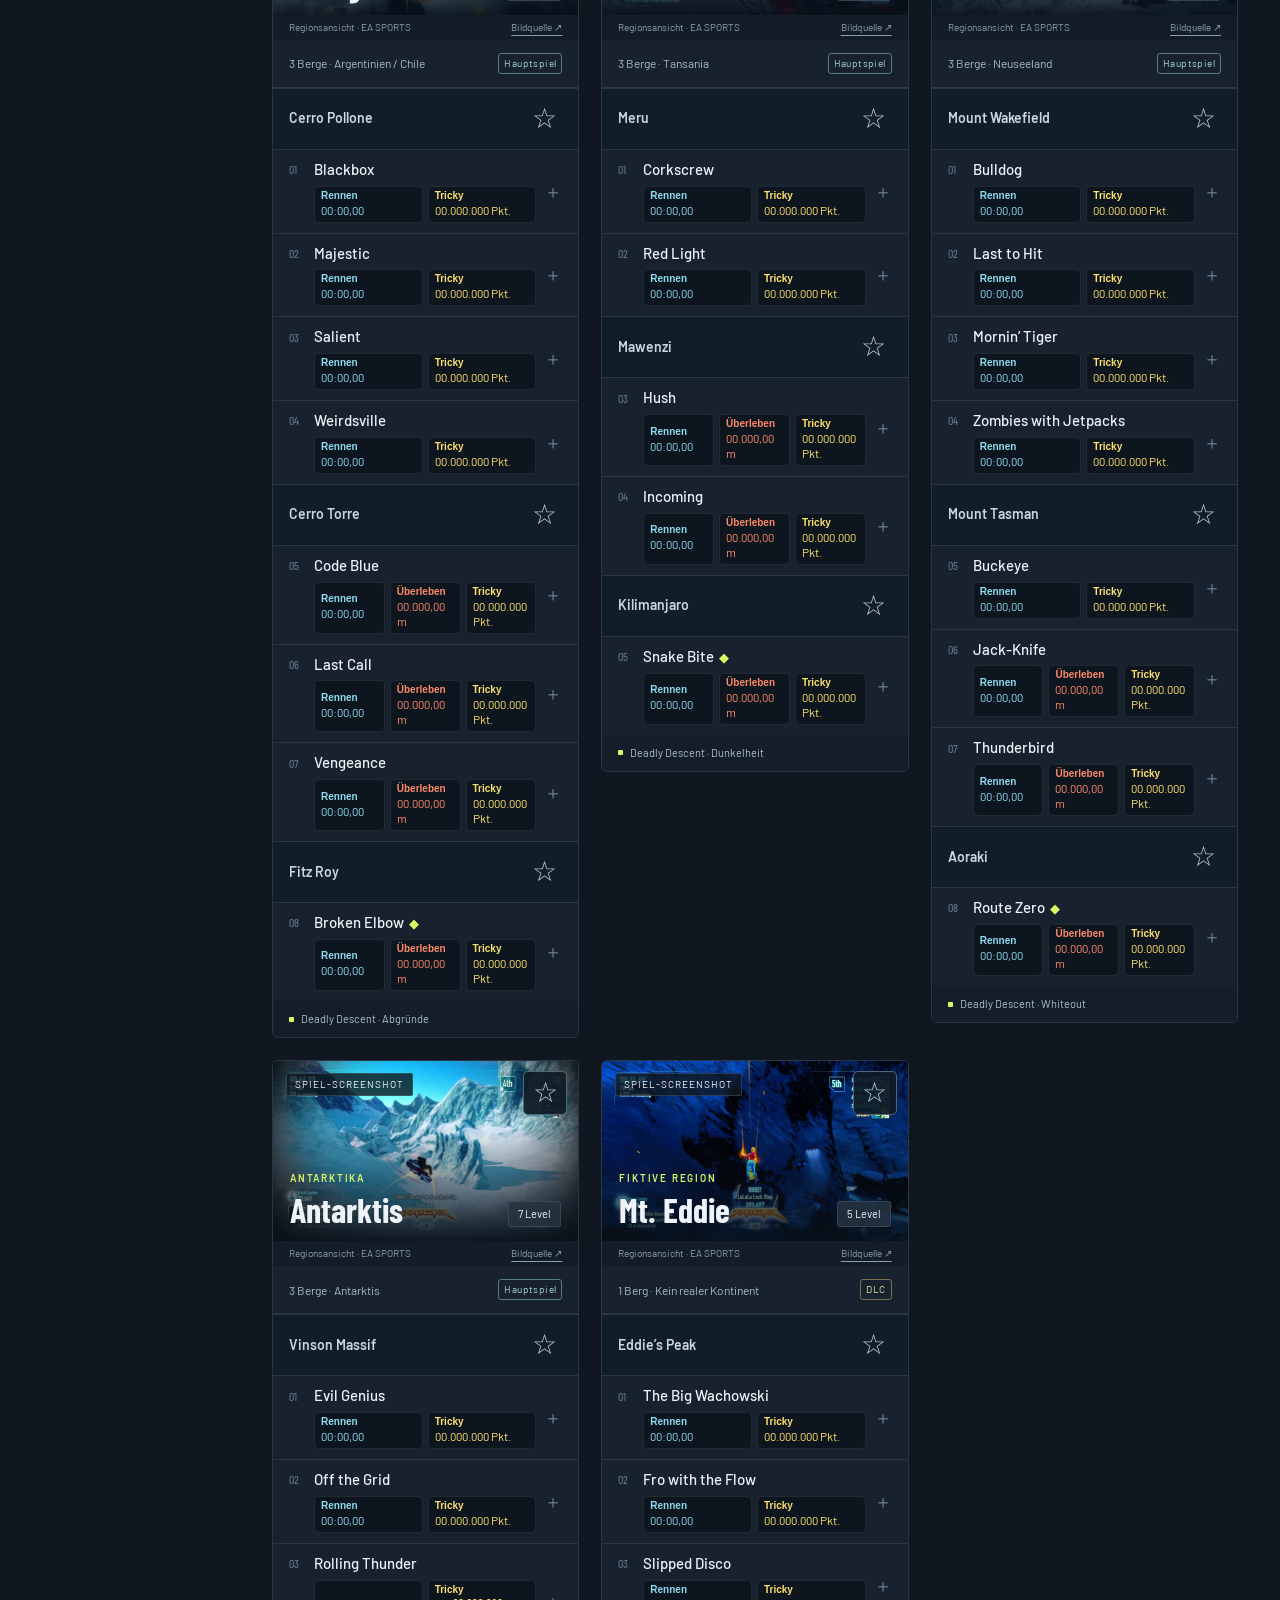
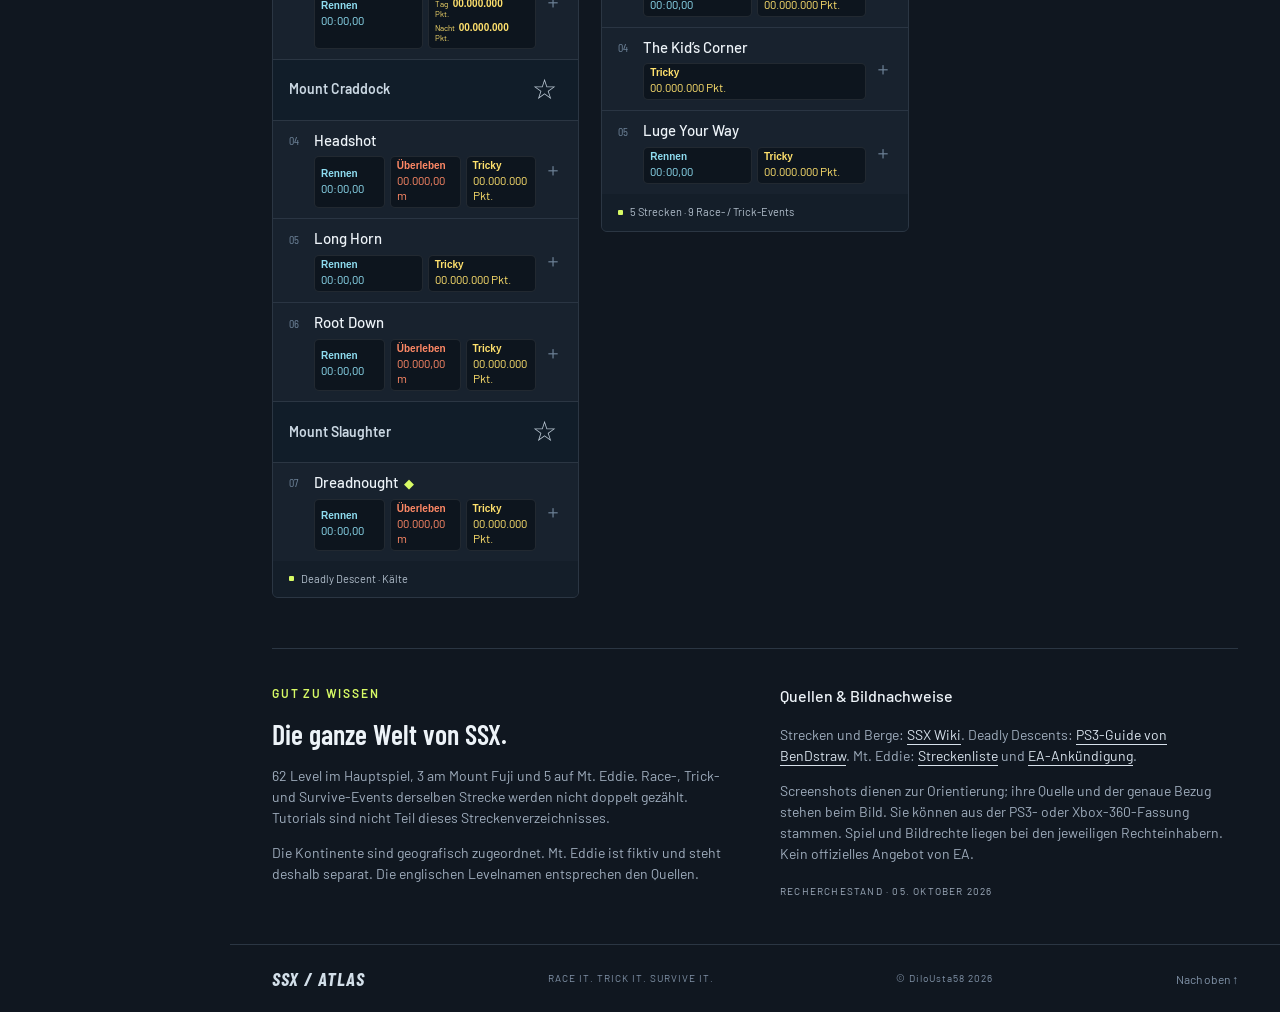
==== commit 00f9c423: "Add files via upload" ====
--- a/index.html
+++ b/index.html
@@ -5,7 +5,7 @@
   <title>SSX Atlas · Alle Level auf einen Blick</title>
   <meta name="description" content="Dein Level-Atlas für SSX (2012) auf PS3: alle 70 benannten Abfahrten, sortiert nach Kontinent, Region und Berg. Mit Suche und Screenshots.">
   <link rel="icon" type="image/svg+xml" href="data:image/svg+xml,%3Csvg xmlns='http://www.w3.org/2000/svg' viewBox='0 0 32 32'%3E%3Crect width='32' height='32' rx='6' fill='%230c131b'/%3E%3Cpath d='M4 25 15 6l5 9 3-5 6 15H4Z' fill='%23d6fc53'/%3E%3C/svg%3E">
-  <link rel="stylesheet" href="styles.css"><script defer src="data.js"></script><script defer src="images.js"></script><script defer src="drop-images.js"></script><script defer src="app.js"></script>
+  <link rel="stylesheet" href="styles.css?v=20261008-1"><script defer src="data.js?v=20261008-1"></script><script defer src="images.js?v=20261008-1"></script><script defer src="drop-images.js?v=20261008-1"></script><script defer src="app.js?v=20261008-1"></script>
 </head>
 <body>
   <a class="skip" href="#results">Zu den Leveln</a>
--- a/styles.css
+++ b/styles.css
@@ -16,3 +16,5 @@
 .record-field.race-field>span{color:#8edcf0}.record-field.survival-field>span{color:#ff8966}.record-field.trick-field>span{color:#ffe16d}.record-field>span b{display:none}
 .score-chip b{font-size:10px;letter-spacing:0;text-transform:none}.level-records .score-chip.score-race b{color:#8edcf0}.level-records .score-chip.score-survival b{color:#ff8966}.level-records .score-chip.score-trick b{color:#ffe16d}@media(max-width:520px){.score-chip b{font-size:9px}}
 .topbar{height:auto;min-height:65px}.topbar-actions{display:flex;flex-direction:column;align-items:flex-end;gap:2px}.topbar-actions .backup-controls{justify-content:flex-end;gap:6px;margin:0}.topbar-actions .backup-controls button{padding:5px 9px;font-size:11px}.topbar-actions .backup-status{min-height:0;margin:2px 0 0;text-align:right;font-size:11px}@media(max-width:680px){.topbar{height:auto;min-height:47px;align-items:flex-start;flex-wrap:wrap;gap:7px;padding:10px 20px}.topbar>span{align-self:center}.topbar-actions{width:100%;align-items:flex-start;gap:3px}.topbar-actions .backup-controls{justify-content:flex-start;flex-wrap:wrap}.topbar-actions .backup-controls button{flex:0 1 auto;padding:7px 9px;font-size:11px}.topbar-actions .backup-status{text-align:left}}
+.trick-split{display:grid;grid-template-columns:auto 1fr;column-gap:4px;align-items:baseline;font-size:10px;line-height:1.2}.score-chip .trick-split strong{min-width:0;overflow-wrap:anywhere;font-size:10px;font-variant-numeric:tabular-nums}.score-chip .trick-split small{font-size:8px;color:inherit}.score-trick-double{gap:3px}
+.level-records.no-race:not(.has-survival){grid-template-columns:1fr}.level-records.no-race.has-survival{grid-template-columns:repeat(2,minmax(0,1fr))}
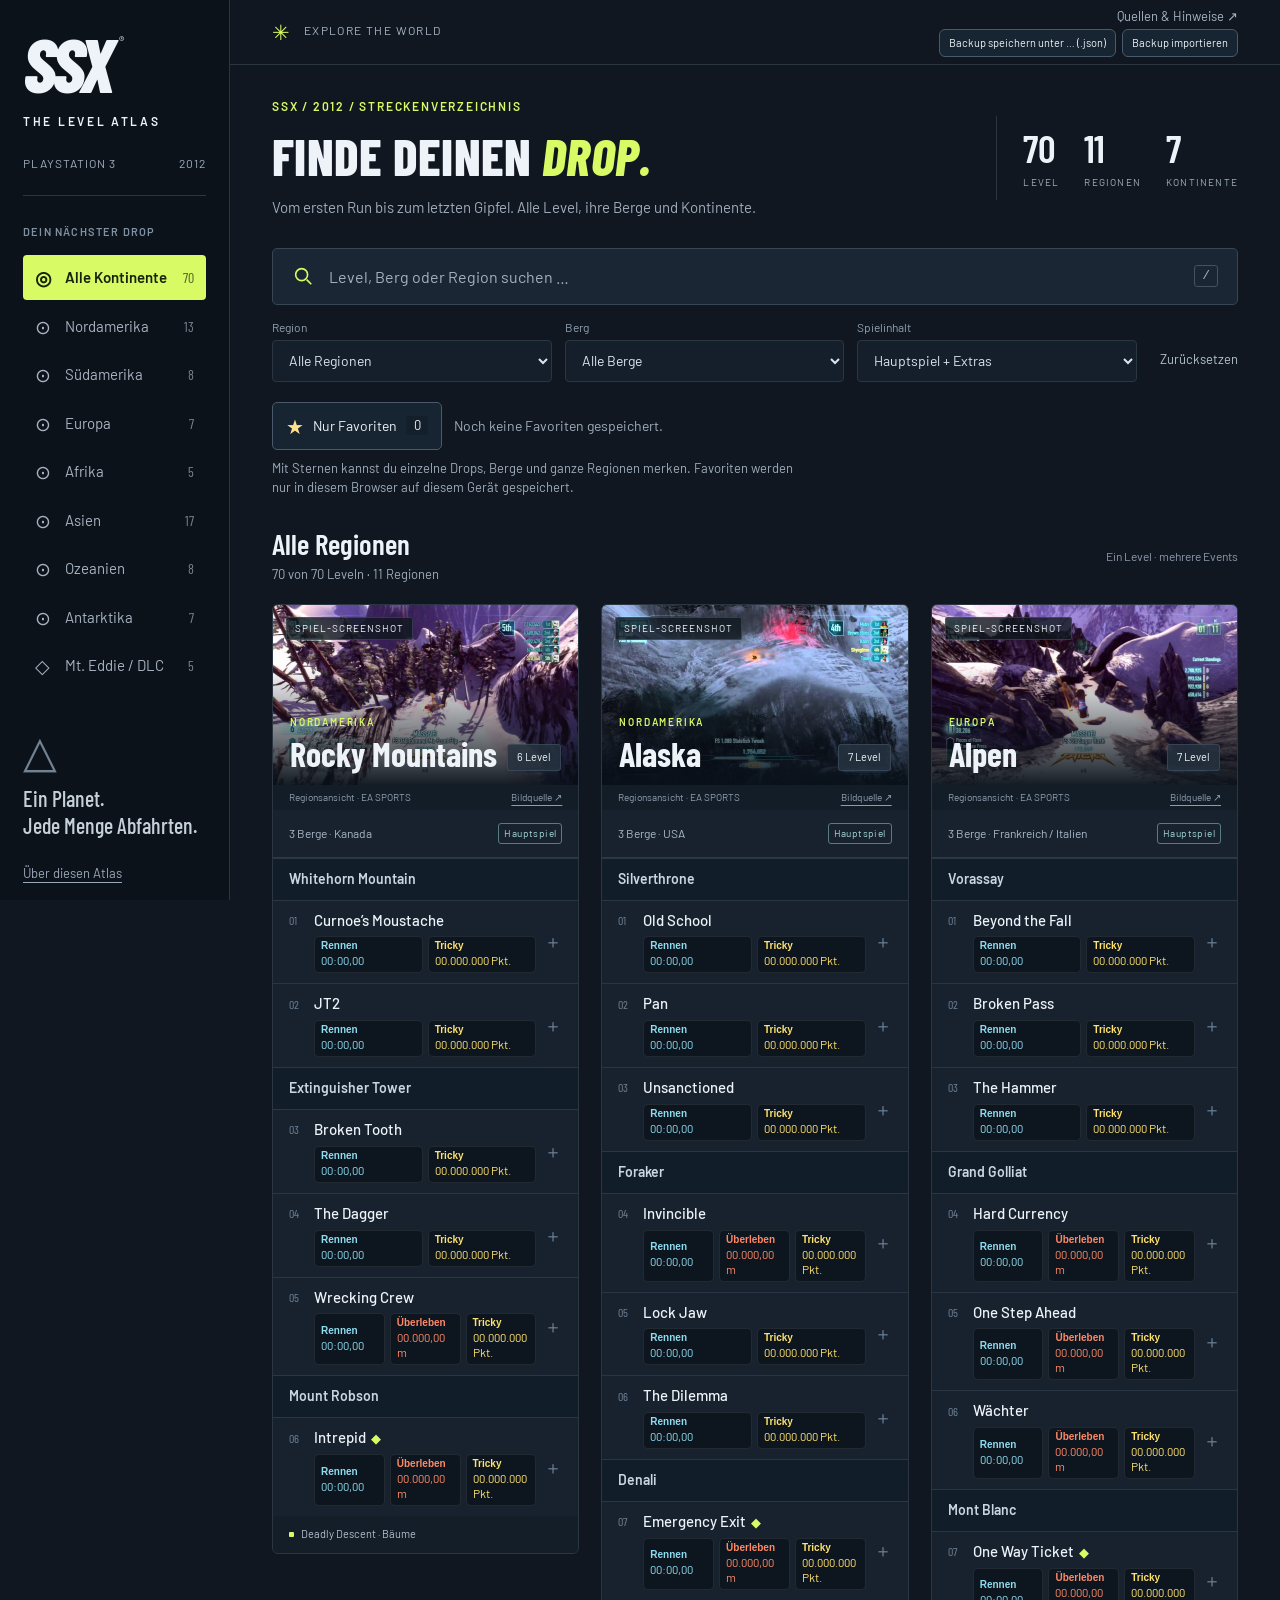
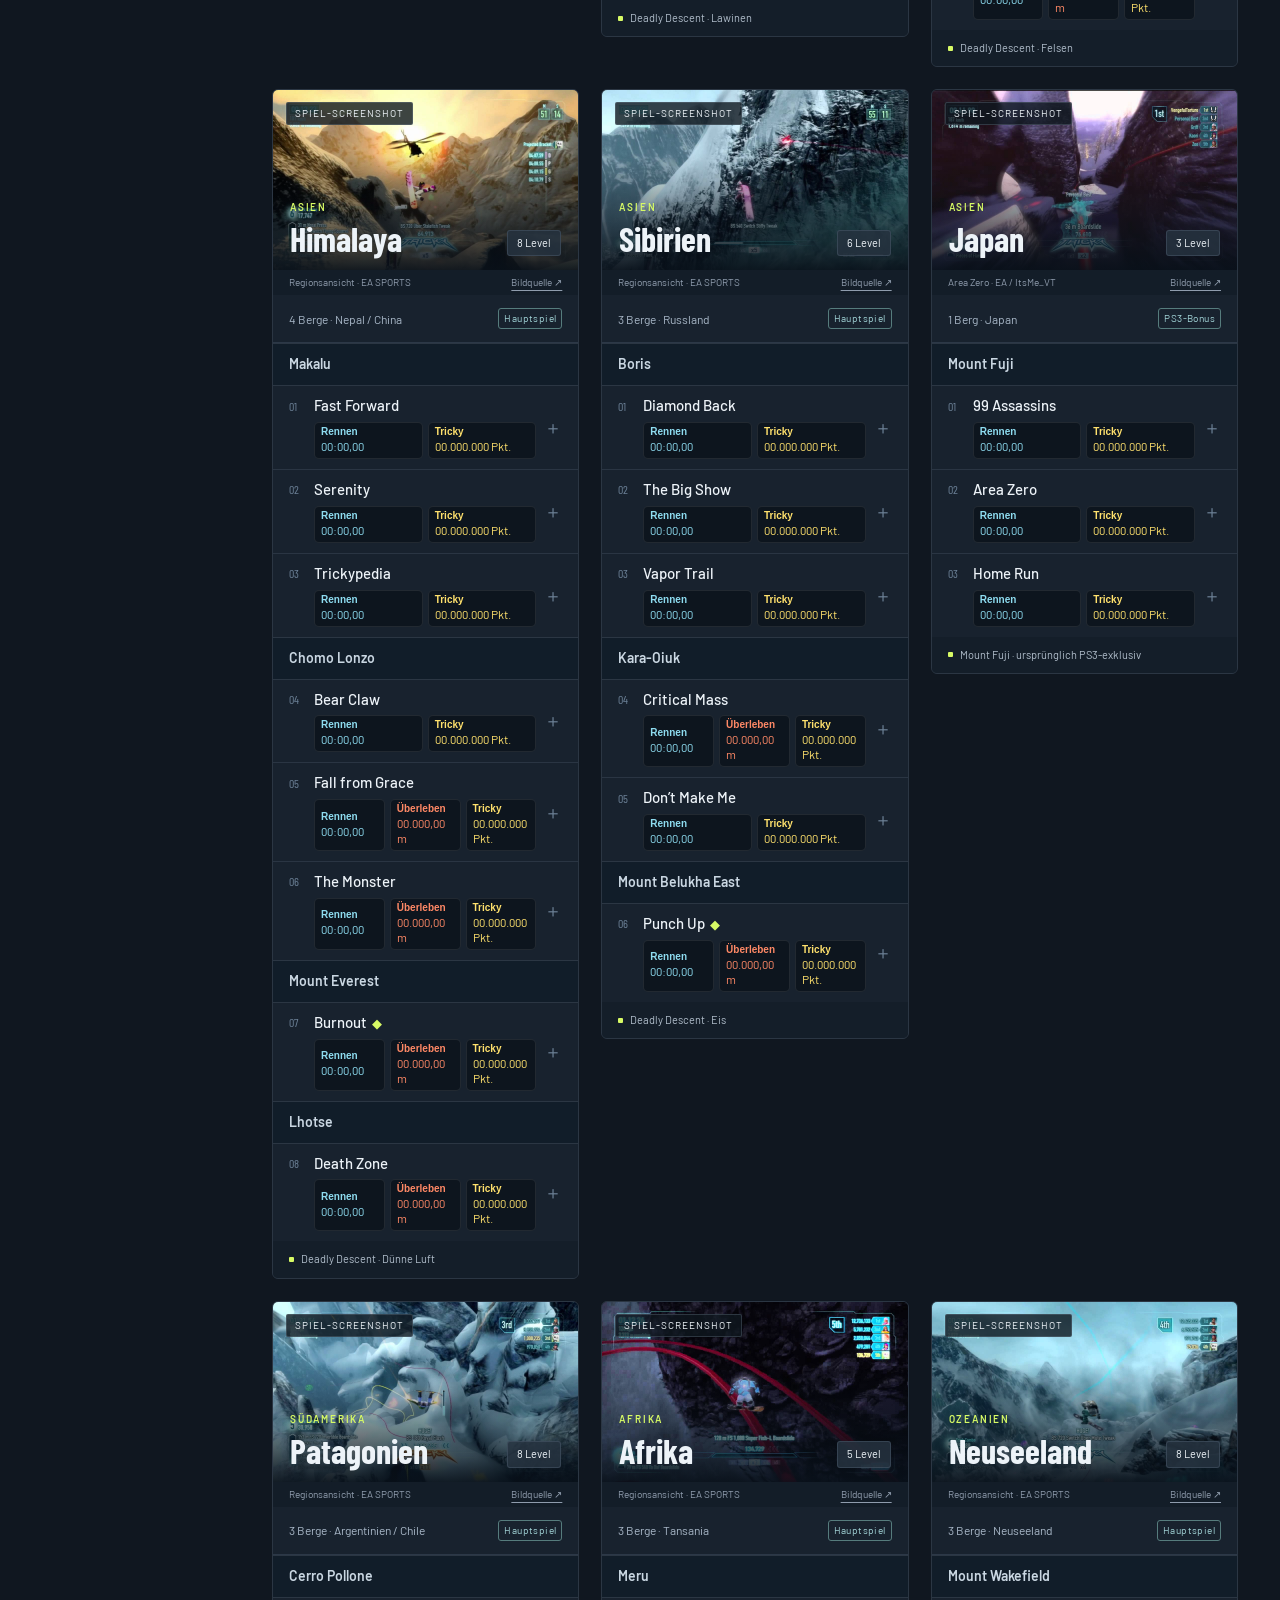
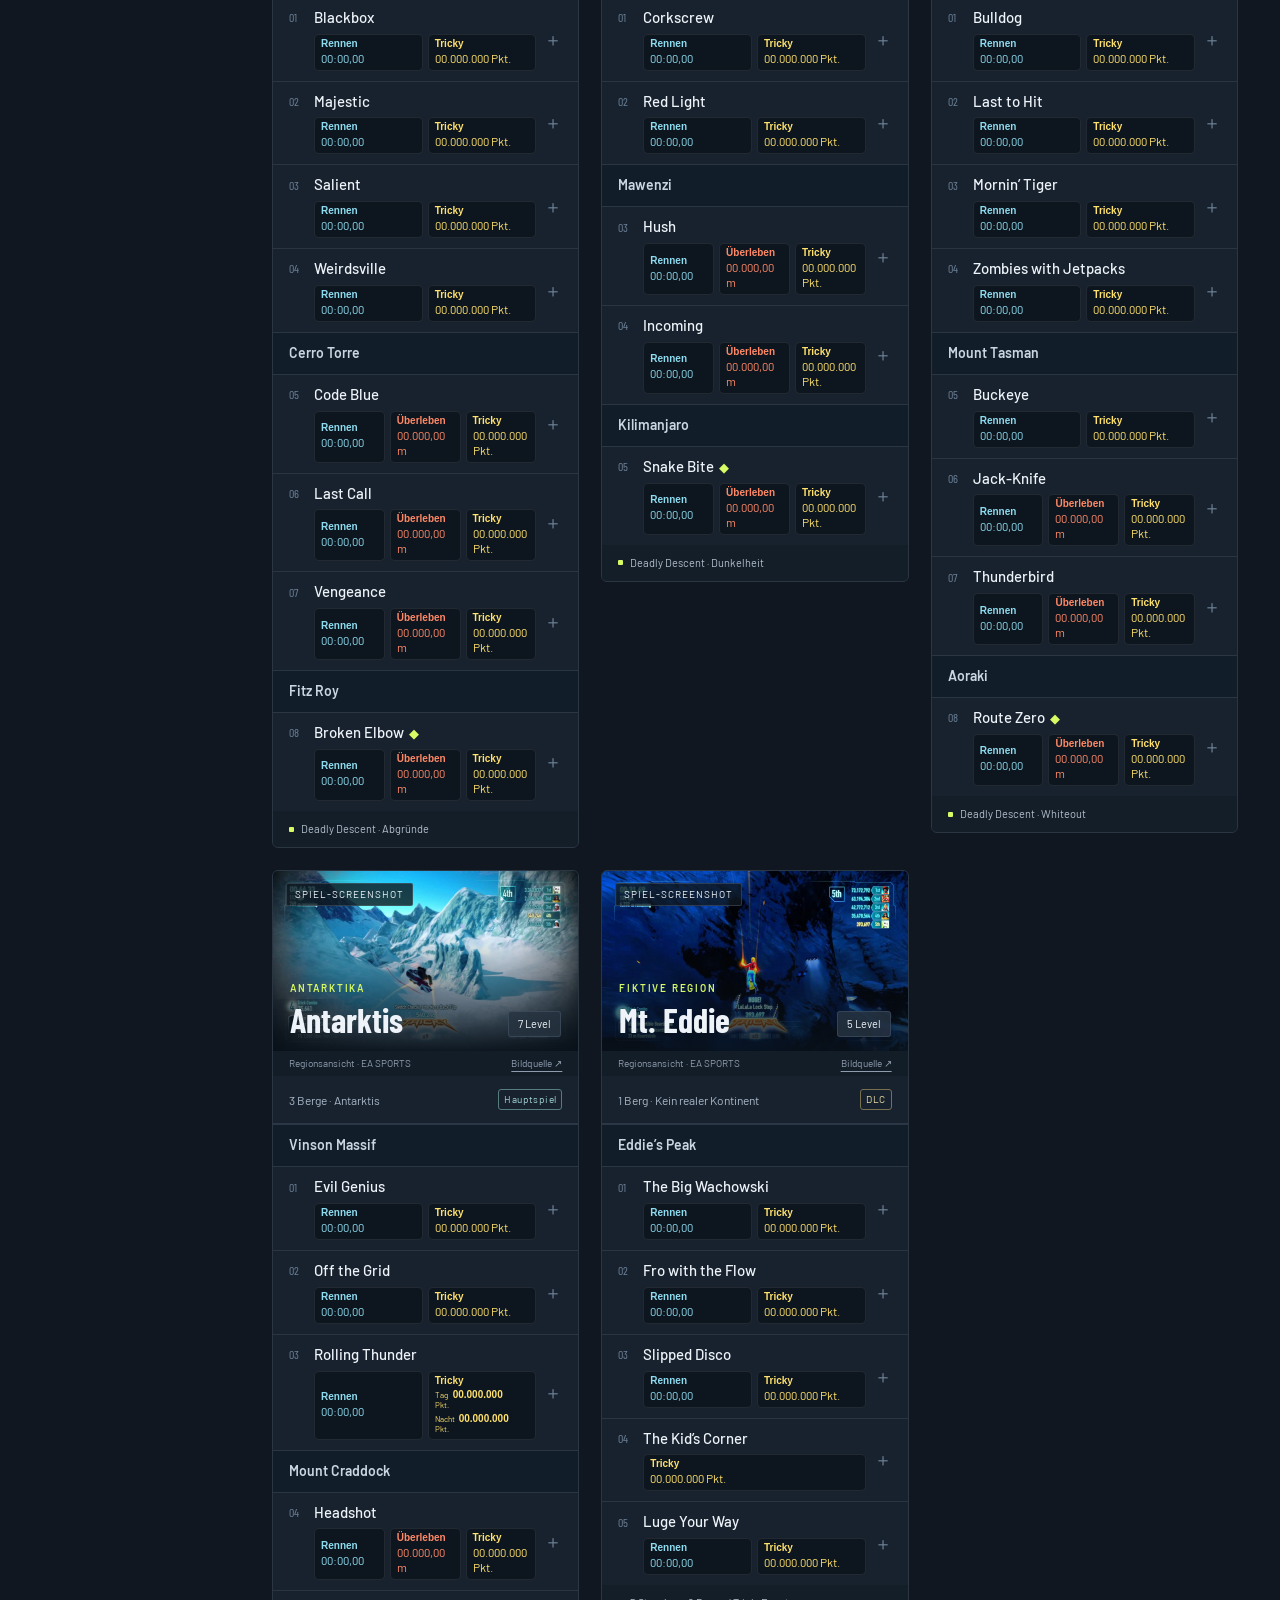
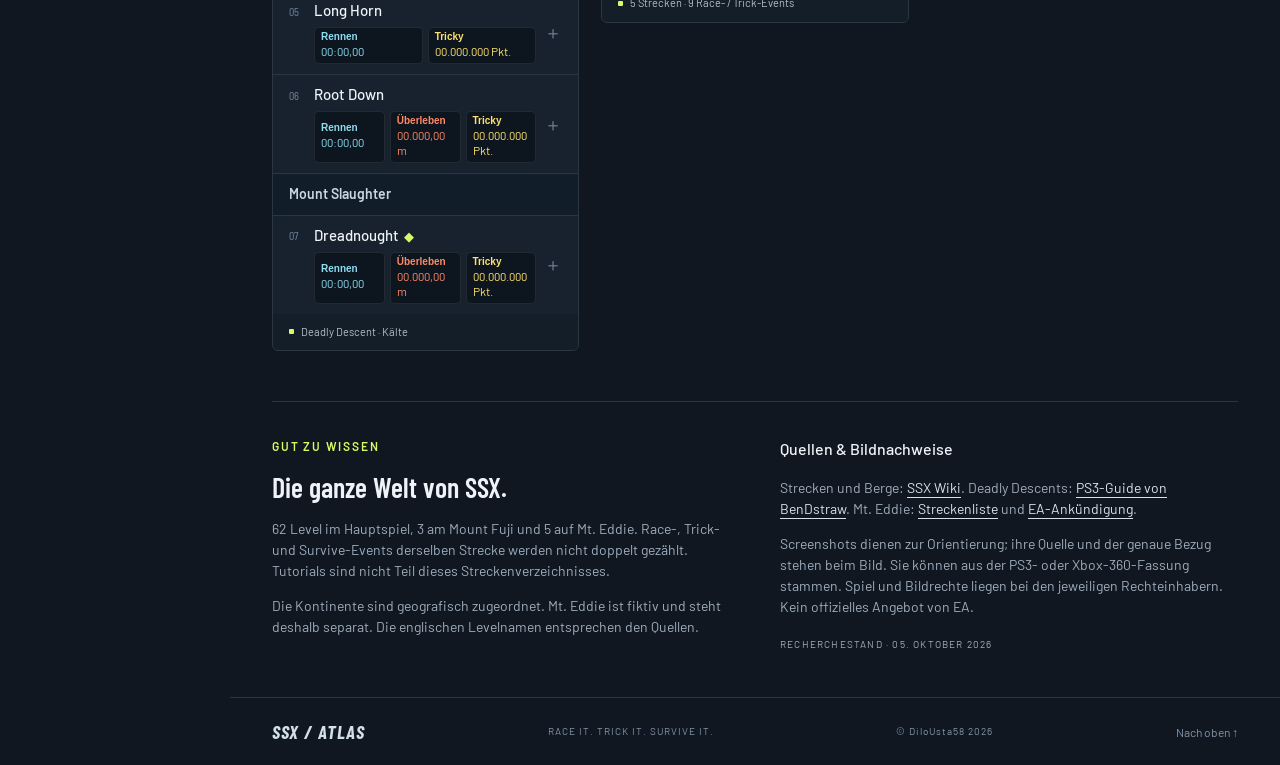
==== commit c541ef15: "Add files via upload" ====
--- a/index.html
+++ b/index.html
@@ -4,8 +4,11 @@
   <meta charset="utf-8"><meta name="viewport" content="width=device-width,initial-scale=1">
   <title>SSX Atlas · Alle Level auf einen Blick</title>
   <meta name="description" content="Dein Level-Atlas für SSX (2012) auf PS3: alle 70 benannten Abfahrten, sortiert nach Kontinent, Region und Berg. Mit Suche und Screenshots.">
-  <link rel="icon" type="image/svg+xml" href="data:image/svg+xml,%3Csvg xmlns='http://www.w3.org/2000/svg' viewBox='0 0 32 32'%3E%3Crect width='32' height='32' rx='6' fill='%230c131b'/%3E%3Cpath d='M4 25 15 6l5 9 3-5 6 15H4Z' fill='%23d6fc53'/%3E%3C/svg%3E">
-  <link rel="stylesheet" href="styles.css?v=20261008-1"><script defer src="data.js?v=20261008-1"></script><script defer src="images.js?v=20261008-1"></script><script defer src="drop-images.js?v=20261008-1"></script><script defer src="app.js?v=20261008-1"></script>
+  <link rel="icon" type="image/svg+xml" href="assets/ssx-icon.svg?v=20261008-2">
+  <link rel="icon" type="image/png" sizes="32x32" href="assets/favicon-32.png?v=20261008-2">
+  <link rel="apple-touch-icon" sizes="180x180" href="assets/apple-touch-icon.png?v=20261008-2">
+  <link rel="manifest" href="site.webmanifest?v=20261008-2">
+  <link rel="stylesheet" href="styles.css?v=20261008-3"><script defer src="data.js?v=20261008-1"></script><script defer src="images.js?v=20261008-1"></script><script defer src="drop-images.js?v=20261008-1"></script><script defer src="app.js?v=20261008-5"></script>
 </head>
 <body>
   <a class="skip" href="#results">Zu den Leveln</a>
@@ -23,7 +26,7 @@
         <div class="search-wrap"><svg aria-hidden="true" viewBox="0 0 24 24"><circle cx="10.5" cy="10.5" r="6.5"/><path d="m16 16 5 5"/></svg><label class="sr-only" for="search">Level, Berg oder Region suchen</label><input id="search" type="search" placeholder="Level, Berg oder Region suchen …" autocomplete="off"><kbd aria-hidden="true">/</kbd></div>
         <div class="filter-row"><div class="filter-field"><label for="region">Region</label><select id="region"><option value="all">Alle Regionen</option></select></div><div class="filter-field"><label for="mountain">Berg</label><select id="mountain"><option value="all">Alle Berge</option></select></div><div class="filter-field"><label for="content">Spielinhalt</label><select id="content"><option value="all">Hauptspiel + Extras</option><option value="base">Nur Hauptspiel</option><option value="bonus">PS3-Bonus: Japan</option><option value="dlc">Mt. Eddie DLC</option></select></div><button id="reset" class="reset" type="button">Zurücksetzen</button></div>
         <div class="favorites-bar"><button id="favorites-filter" class="favorites-filter" type="button" aria-pressed="false"><span aria-hidden="true">★</span> Nur Favoriten <span id="favorites-count">0</span></button><p id="favorites-summary">Noch keine Favoriten gespeichert.</p></div>
-        <p class="favorites-hint">Sterne speichern Regionen und Berge nur in diesem Browser auf diesem Gerät. Keine Synchronisierung zwischen Handy und Tablet.</p>
+        <p class="favorites-hint">Mit Sternen kannst du einzelne Drops, Berge und ganze Regionen merken. Favoriten werden nur in diesem Browser auf diesem Gerät gespeichert.</p>
         
         <p id="favorites-status" class="favorites-status" role="status" aria-live="polite"></p>
       </section>
--- a/styles.css
+++ b/styles.css
@@ -18,3 +18,4 @@
 .topbar{height:auto;min-height:65px}.topbar-actions{display:flex;flex-direction:column;align-items:flex-end;gap:2px}.topbar-actions .backup-controls{justify-content:flex-end;gap:6px;margin:0}.topbar-actions .backup-controls button{padding:5px 9px;font-size:11px}.topbar-actions .backup-status{min-height:0;margin:2px 0 0;text-align:right;font-size:11px}@media(max-width:680px){.topbar{height:auto;min-height:47px;align-items:flex-start;flex-wrap:wrap;gap:7px;padding:10px 20px}.topbar>span{align-self:center}.topbar-actions{width:100%;align-items:flex-start;gap:3px}.topbar-actions .backup-controls{justify-content:flex-start;flex-wrap:wrap}.topbar-actions .backup-controls button{flex:0 1 auto;padding:7px 9px;font-size:11px}.topbar-actions .backup-status{text-align:left}}
 .trick-split{display:grid;grid-template-columns:auto 1fr;column-gap:4px;align-items:baseline;font-size:10px;line-height:1.2}.score-chip .trick-split strong{min-width:0;overflow-wrap:anywhere;font-size:10px;font-variant-numeric:tabular-nums}.score-chip .trick-split small{font-size:8px;color:inherit}.score-trick-double{gap:3px}
 .level-records.no-race:not(.has-survival){grid-template-columns:1fr}.level-records.no-race.has-survival{grid-template-columns:repeat(2,minmax(0,1fr))}
+.level-row{cursor:default}.level-name-line{display:flex;align-items:center;gap:5px;min-width:0}.level-open{min-width:0;padding:0;border:0;background:transparent;color:inherit;text-align:left;font:inherit;cursor:pointer}.level-open:hover .level-name{color:var(--lime)}.drop-star.favorite-star{width:27px;height:27px;min-width:27px;font-size:20px;line-height:1;padding:0}.drop-star.favorite-star[aria-pressed=true]{background:#302c20;border-color:#bfa359}.level-cue{border:0;background:transparent;padding:0;cursor:pointer}.level-cue:hover{color:var(--lime)}
